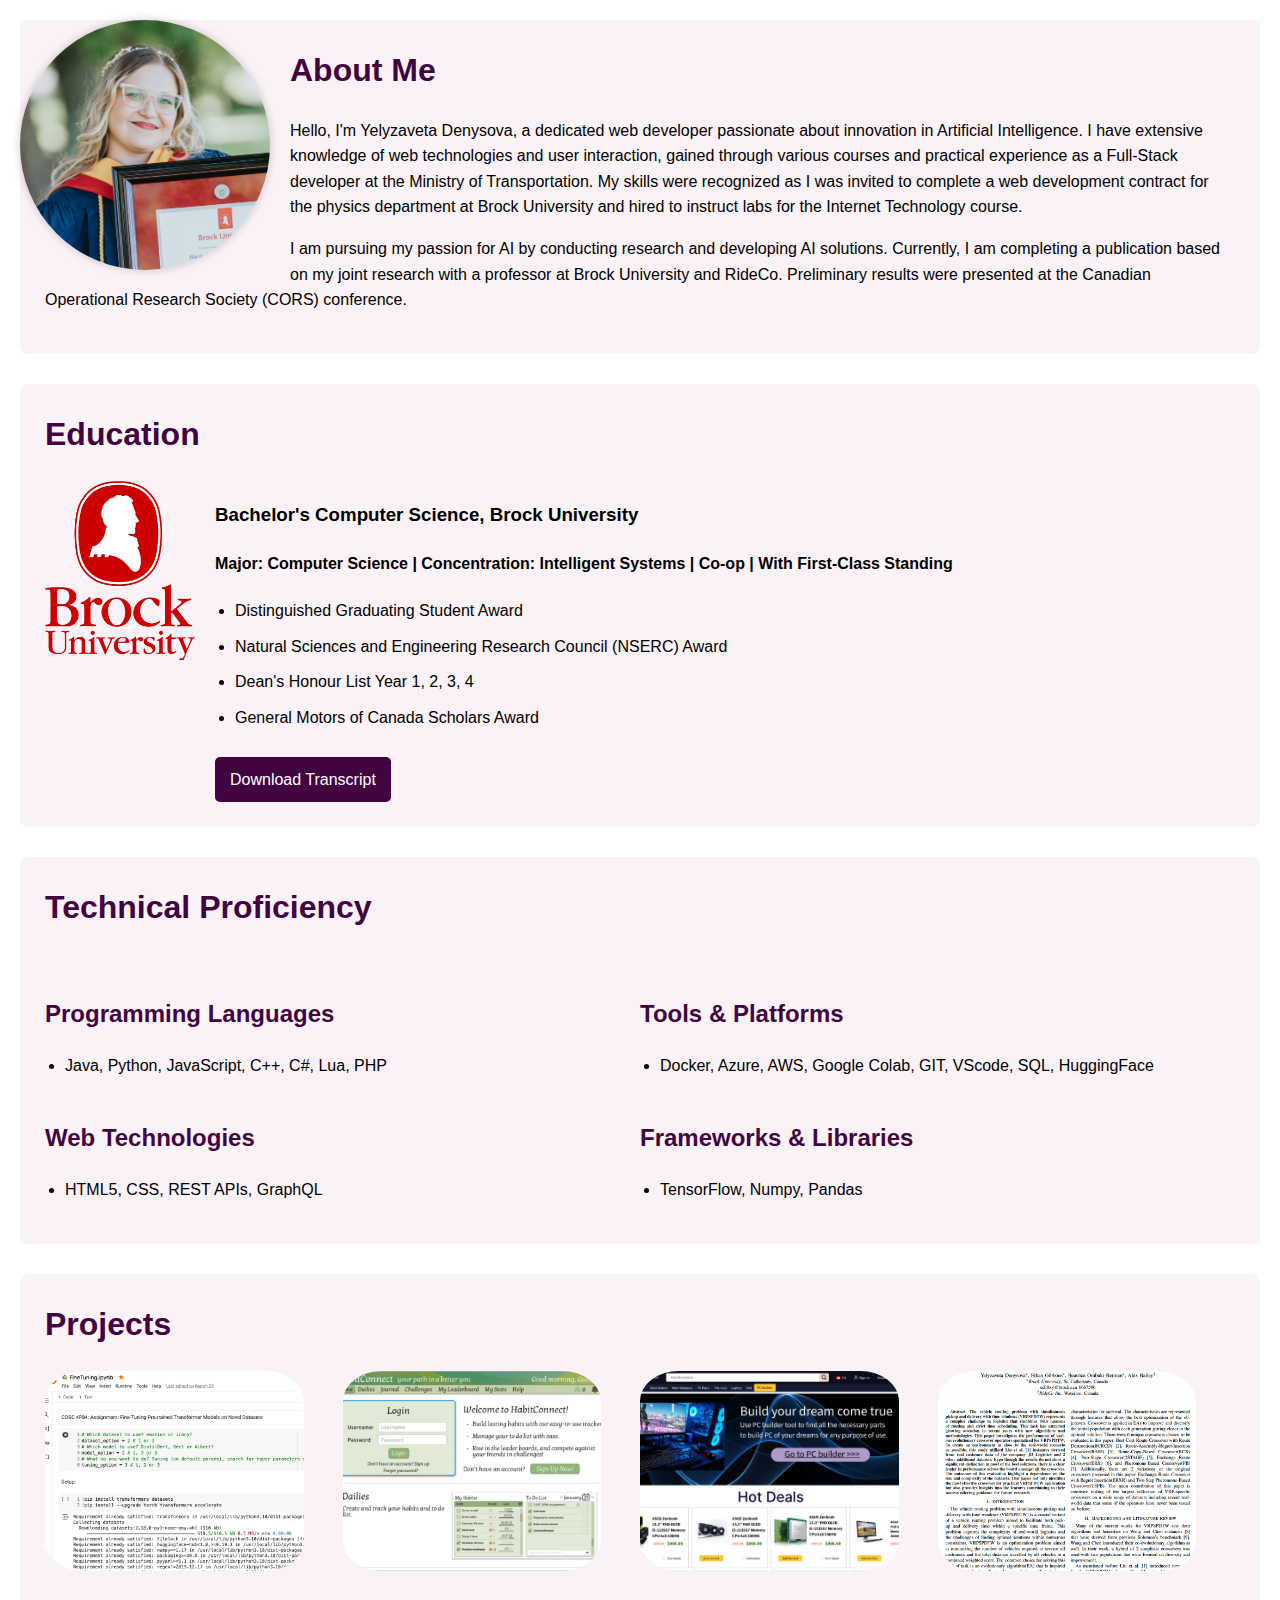
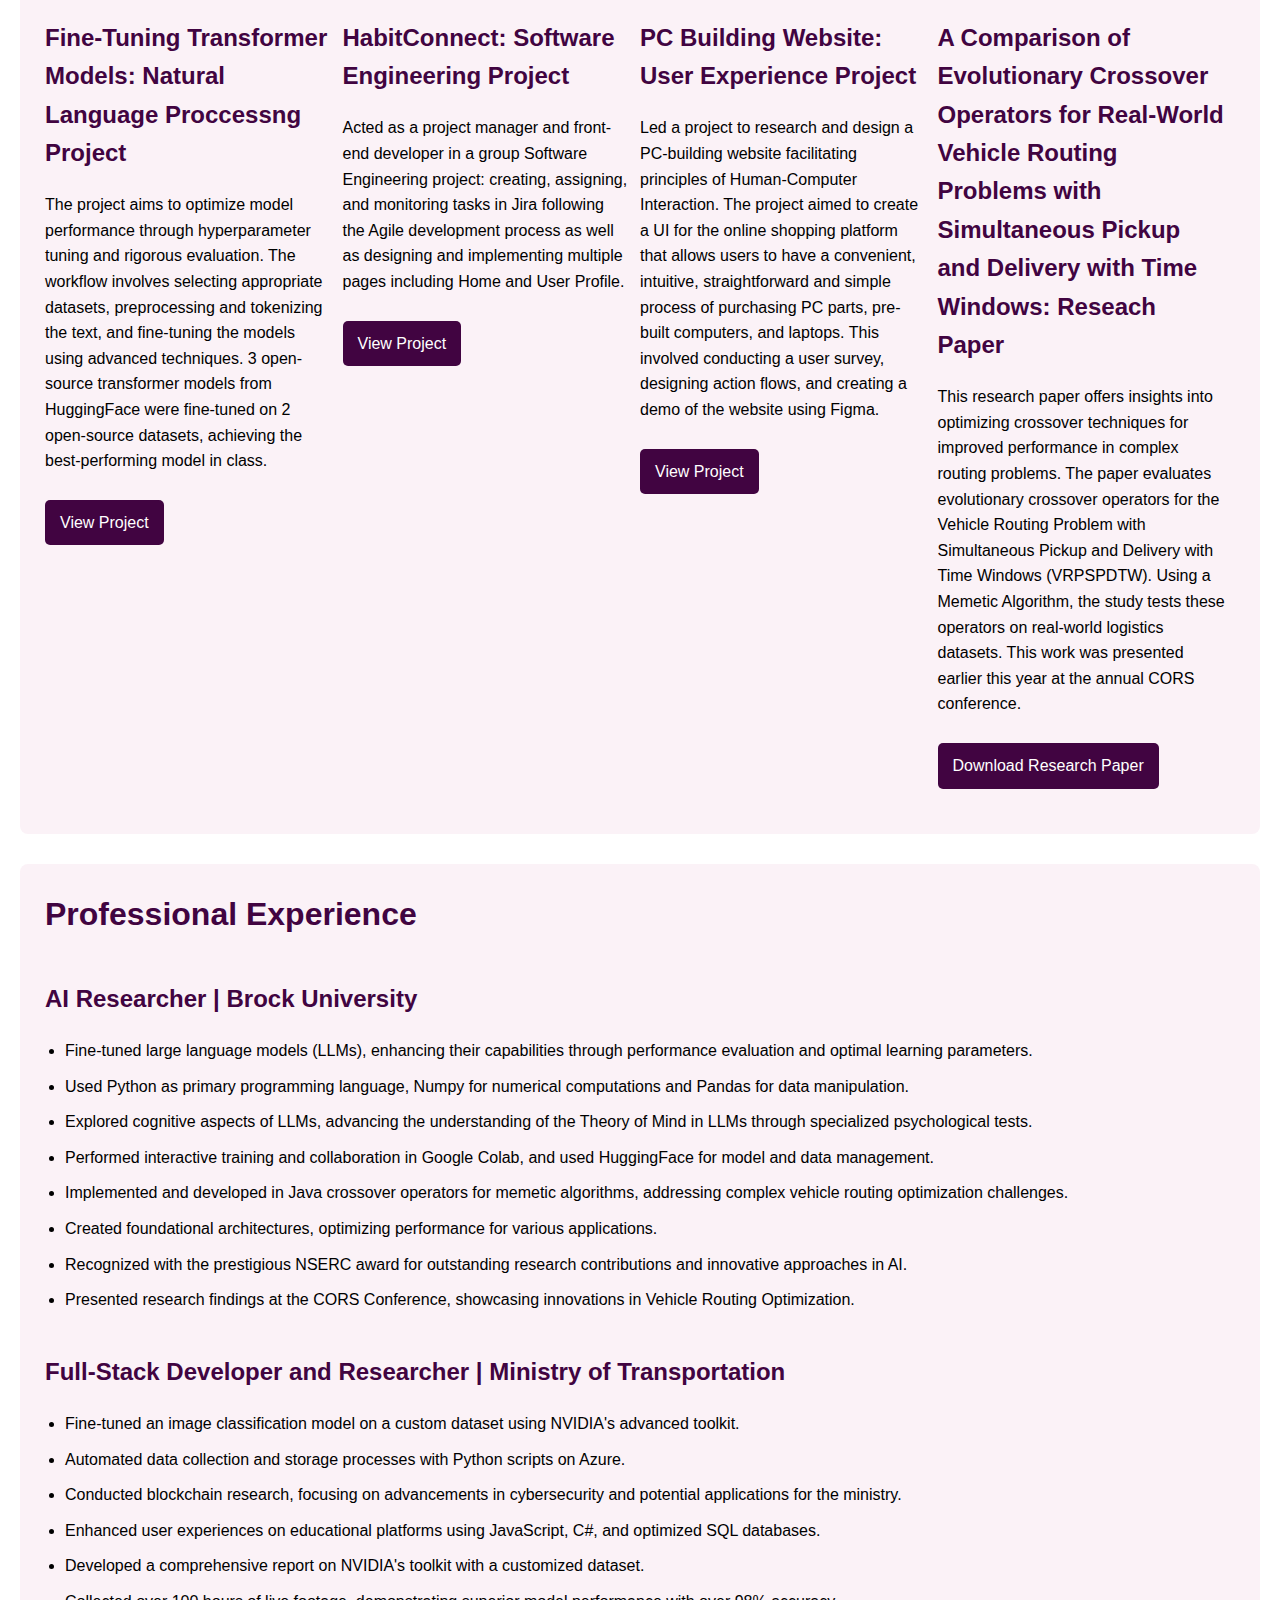
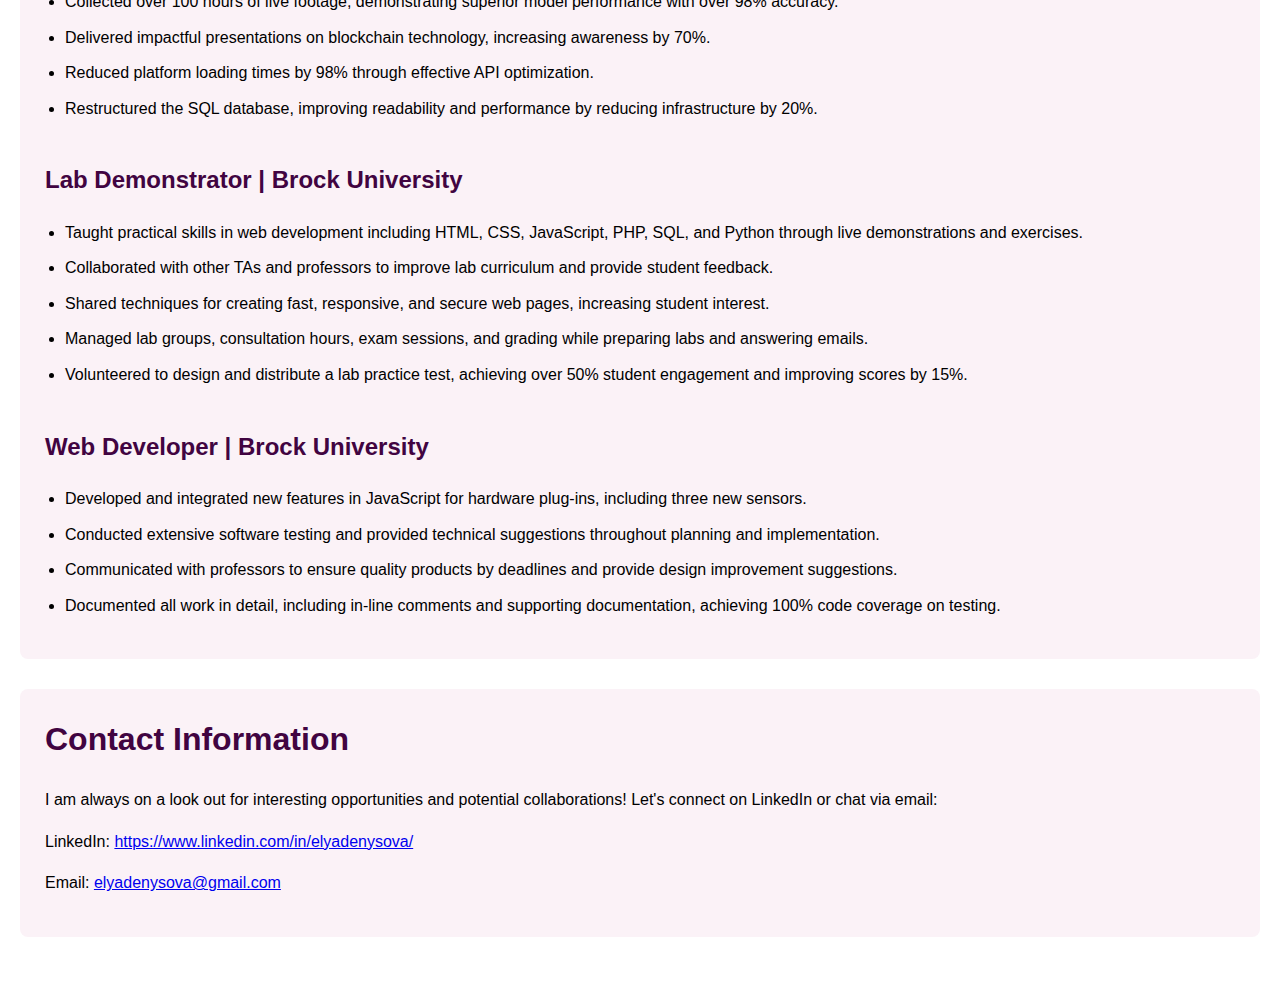
==== bio.html @ 58556641 "added bio" ====
<!DOCTYPE html>
<html lang="en">
<head>
    <meta charset="UTF-8">
    <meta name="viewport" content="width=device-width, initial-scale=1.0">
    <title>About Yelyzaveta Denysova</title>
    <link rel="icon" href="img/planetLogo0.png" type="image/x-icon">
    <style>
        body {
            font-family: Arial, sans-serif;
            line-height: 1.6;
            margin: 0;
            padding: 0;
            background-color: #f4f4f4;
        }
        .container {
            width: 100%;
            padding: 20px;
            background: white;
            box-sizing: border-box;
            box-shadow: 0 0 10px rgba(0, 0, 0, 0.1);
            position: relative;
        }
        .profile-picture {
            float: left;
            margin-right: 20px;
            width: 250px;
            height: 250px;
            border-radius: 50%;
            object-fit: cover;
            box-shadow: 0 0 10px rgba(0, 0, 0, 0.2);
        }
        h1, h2 {
            color: #410441; 
            margin-top: 0;
        }
        h1 {
            font-size: 2em;
        }
        h2 {
            font-size: 1.5em;
            margin-top: 40px;
        }
        .section {
            margin-bottom: 30px;
            padding: 25px;
            background-color: #fbf2f7; 
            border-radius: 8px;
        }
        .contactInfo {
            width: 250px;
            padding-right: 5%;
        }
        .contactInfo p {
            float: left;
            font-size: 115%;
        }
        ul {
            padding-left: 20px;
        }
        ul li {
            margin-bottom: 10px;
        }
        .university-logo {
            float: left;
            width: 150px;
            height: auto;
            margin-right: 20px;
        }
        .transcript-link {
            display: inline-block;
            padding: 10px 15px;
            background-color: #410441;
            color: white;
            text-decoration: none;
            border-radius: 5px;
            margin-top: 10px;
        }
        @media (max-width: 600px) {
            .profile-picture, .university-logo {
                float: none;
                display: block;
                margin: 0 auto 20px;
            }
        }
    </style>
</head>
<body>
    <div class="container">
        <img src="img/me.jpeg" alt="Yelyzaveta Denysova" class="profile-picture" onerror="this.style.display='none'">
        
        <div class="section">
            <h1>About Me</h1>
            <p>Hello, I'm Yelyzaveta Denysova, a dedicated web developer passionate about innovation in Artificial Intelligence. I have extensive knowledge of web technologies and user interaction, gained through various courses and practical experience as a Full-Stack developer at the Ministry of Transportation. My skills were recognized as I was invited to complete a web development contract for the physics department at Brock University and hired to instruct labs for the Internet Technology course.</p>
            <p>I am pursuing my passion for AI by conducting research and developing AI solutions. Currently, I am completing a publication based on my joint research with a professor at Brock University and RideCo. Preliminary results were presented at the Canadian Operational Research Society (CORS) conference.</p>
        </div>

        <div class="section">
            <h1>Education</h1>
            <img src="img/brockLogo.png" alt="Brock University" class="university-logo">
            <div style="overflow: hidden;">
                <h3>Bachelor's Computer Science, Brock University</h3>
                <h4>Major: Computer Science | Concentration: Intelligent Systems | Co-op | With First-Class Standing</h4>

                <ul>
                    <li>Distinguished Graduating Student Award</li>
                    <li>Natural Sciences and Engineering Research Council (NSERC) Award</li>
                    <li>Dean's Honour List Year 1, 2, 3, 4</li>
                    <li>General Motors of Canada Scholars Award</li>
                </ul>
                <a href="docs/transcript.pdf" class="transcript-link" download>Download Transcript</a>
            </div>
        </div>

        <div class="section">
            <h1>Technical Proficiency</h1>
            <div style="display: flex; flex-wrap: wrap;">
                <div style="flex: 1; min-width: 250px;">
                    <h2>Programming Languages</h2>
                    <ul>
                        <li>Java, Python, JavaScript, C++, C#, Lua, PHP</li>
                    </ul>
                    <h2>Web Technologies</h2>
                    <ul>
                        <li>HTML5, CSS, REST APIs, GraphQL</li>
                    </ul>
                </div>
                <div style="flex: 1; min-width: 250px;">
                    <h2>Tools & Platforms</h2>
                    <ul>
                        <li>Docker, Azure, AWS, Google Colab, GIT, VScode, SQL, HuggingFace</li>
                    </ul>
                    <h2>Frameworks & Libraries</h2>
                    <ul>
                        <li>TensorFlow, Numpy, Pandas</li>
                    </ul>
                </div>
            </div>
        </div>
        
        <div class="section">
            <h1>Projects</h1>
            <div style="display: flex; flex-wrap: wrap;">
                <div style="flex: 1; min-width: 250px; margin-bottom: 20px; margin-right: 10px;">
                    <img src="img/FineTuner.png" alt="Fine-Tuning Project" style="width: 90%; height: 200px; object-fit: cover; border-radius: 15%;">
                    <h2>Fine-Tuning Transformer Models: Natural Language Proccessng Project</h2>
                    <p>The project aims to optimize model performance through hyperparameter tuning and rigorous evaluation. The workflow involves selecting appropriate datasets, preprocessing and tokenizing the text, and fine-tuning the models using advanced techniques. 3 open-source transformer models from HuggingFace were fine-tuned on 2 open-source datasets, achieving the best-performing model in class.</p>
                    <a href="https://colab.research.google.com/drive/1eQZxngKZZR8cVz1506Z1ZyhHGH1T5drm?usp=sharing" class="transcript-link" target="_blank">View Project</a>
                </div>
                <div style="flex: 1; min-width: 250px; margin-bottom: 20px; margin-right: 10px;">
                    <img src="img/HabitConnect.png" alt="HabitConnect Project" style="width: 90%; height: 200px; object-fit: cover; border-radius: 15%;">
                    <h2>HabitConnect: Software Engineering Project</h2>
                    <p>Acted as a project manager and front-end developer in a group Software Engineering project: creating, assigning, and monitoring tasks in Jira following the Agile development process as well as designing and implementing multiple pages including Home and User Profile. </p>
                    <a href="https://github.com/kphillippo/habit-tracker" class="transcript-link" target="_blank">View Project</a>
                </div>
                <div style="flex: 1; min-width: 250px; margin-bottom: 20px; margin-right: 10px;">
                    <img src="img/PCweb.png" alt="PC Building Website Project" style="width: 90%; height: 200px; object-fit: cover; border-radius: 15%;">
                    <h2>PC Building Website: User Experience Project</h2>
                    <p>Led a project to research and design a PC-building website facilitating principles of Human-Computer Interaction. The project aimed to create a UI for the online shopping platform that allows users to have a convenient, intuitive, straightforward and simple process of purchasing PC parts, pre-built computers, and laptops. This involved conducting a user survey, designing action flows, and creating a demo of the website using Figma.</p>
                    <a href="https://www.figma.com/proto/V1i67CPtlrfBdj5PvNBPX1/Stage-4-Prototype---WORK-HERE?node-id=19-195&starting-point-node-id=19%3A195&mode=design&t=CijUGqwODb4JlUPL-1" class="transcript-link" target="_blank">View Project</a>
                </div>
                <div style="flex: 1; min-width: 250px; margin-bottom: 20px; margin-right: 10px;">
                    <img src="img/VRP.png" alt="VRP Project" style="width: 90%; height: 200px; object-fit: cover; border-radius: 15%;">
                    <h2>A Comparison of Evolutionary Crossover Operators for Real-World Vehicle Routing Problems with Simultaneous Pickup and Delivery with Time Windows: Reseach Paper</h2>
                    <p>This research paper offers insights into optimizing crossover techniques for improved performance in complex routing problems. The paper evaluates evolutionary crossover operators for the Vehicle Routing Problem with Simultaneous Pickup and Delivery with Time Windows (VRPSPDTW). Using a Memetic Algorithm, the study tests these operators on real-world logistics datasets. This work was presented earlier this year at the annual CORS conference.</p>
                    <a href="docs/VRPSPDTW.pdf" class="transcript-link" download>Download Research Paper</a>
                </div>
            </div>
        </div>

        <div class="section">
            <h1>Professional Experience</h1>
            <h2>AI Researcher | Brock University</h2>
            <ul>
                <li>Fine-tuned large language models (LLMs), enhancing their capabilities through performance evaluation and optimal learning parameters.</li>
                <li>Used Python as primary programming language, Numpy for numerical computations and Pandas for data manipulation.</li>
                <li>Explored cognitive aspects of LLMs, advancing the understanding of the Theory of Mind in LLMs through specialized psychological tests.</li>
                <li>Performed interactive training and collaboration in Google Colab, and used HuggingFace for model and data management.</li>
                <li>Implemented and developed in Java crossover operators for memetic algorithms, addressing complex vehicle routing optimization challenges.</li>
                <li>Created foundational architectures, optimizing performance for various applications.</li>
                <li>Recognized with the prestigious NSERC award for outstanding research contributions and innovative approaches in AI.</li>
                <li>Presented research findings at the CORS Conference, showcasing innovations in Vehicle Routing Optimization.</li>
            </ul>

            <h2>Full-Stack Developer and Researcher | Ministry of Transportation</h2>
            <ul>
                <li>Fine-tuned an image classification model on a custom dataset using NVIDIA's advanced toolkit.</li>
                <li>Automated data collection and storage processes with Python scripts on Azure.</li>
                <li>Conducted blockchain research, focusing on advancements in cybersecurity and potential applications for the ministry.</li>
                <li>Enhanced user experiences on educational platforms using JavaScript, C#, and optimized SQL databases.</li>
                <li>Developed a comprehensive report on NVIDIA's toolkit with a customized dataset.</li>
                <li>Collected over 100 hours of live footage, demonstrating superior model performance with over 98% accuracy.</li>
                <li>Delivered impactful presentations on blockchain technology, increasing awareness by 70%.</li>
                <li>Reduced platform loading times by 98% through effective API optimization.</li>
                <li>Restructured the SQL database, improving readability and performance by reducing infrastructure by 20%.</li>
            </ul>

            <h2>Lab Demonstrator | Brock University</h2>
            <ul>
                <li>Taught practical skills in web development including HTML, CSS, JavaScript, PHP, SQL, and Python through live demonstrations and exercises.</li>
                <li>Collaborated with other TAs and professors to improve lab curriculum and provide student feedback.</li>
                <li>Shared techniques for creating fast, responsive, and secure web pages, increasing student interest.</li>
                <li>Managed lab groups, consultation hours, exam sessions, and grading while preparing labs and answering emails.</li>
                <li>Volunteered to design and distribute a lab practice test, achieving over 50% student engagement and improving scores by 15%.</li>
            </ul>

            <h2>Web Developer | Brock University</h2>
            <ul>
                <li>Developed and integrated new features in JavaScript for hardware plug-ins, including three new sensors.</li>
                <li>Conducted extensive software testing and provided technical suggestions throughout planning and implementation.</li>
                <li>Communicated with professors to ensure quality products by deadlines and provide design improvement suggestions.</li>
                <li>Documented all work in detail, including in-line comments and supporting documentation, achieving 100% code coverage on testing.</li>
            </ul>
        </div>
        
        
        
        <div class="section">
            <h1>Contact Information</h1>
            <p>I am always on a look out for interesting opportunities and potential collaborations! Let's connect on LinkedIn or chat via email:</p>
            <p>LinkedIn: <a href="https://www.linkedin.com/in/elyadenysova/" target="_blank">https://www.linkedin.com/in/elyadenysova/</a></p>
            <p>Email: <a href="mailto:elyadenysova@gmail.com">elyadenysova@gmail.com</a></p>
        </div>
    </div>
</body>
</html>
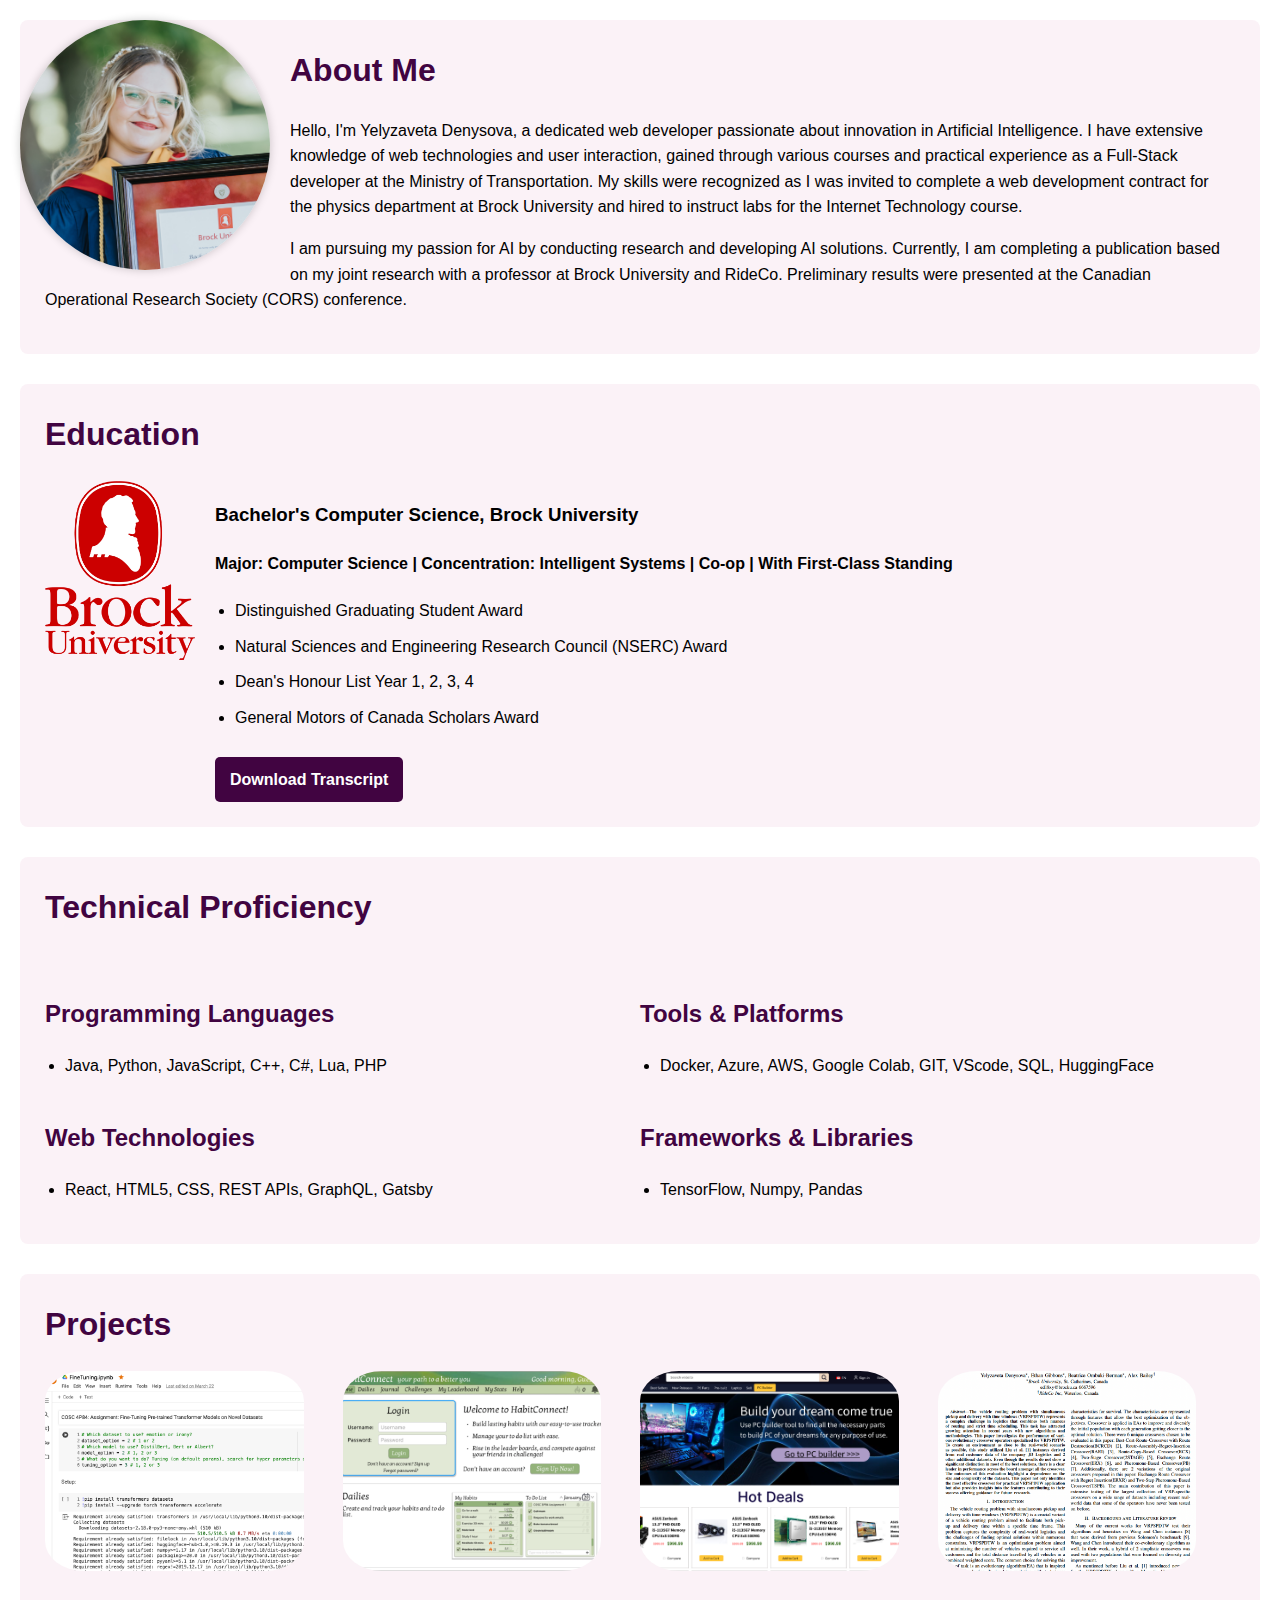
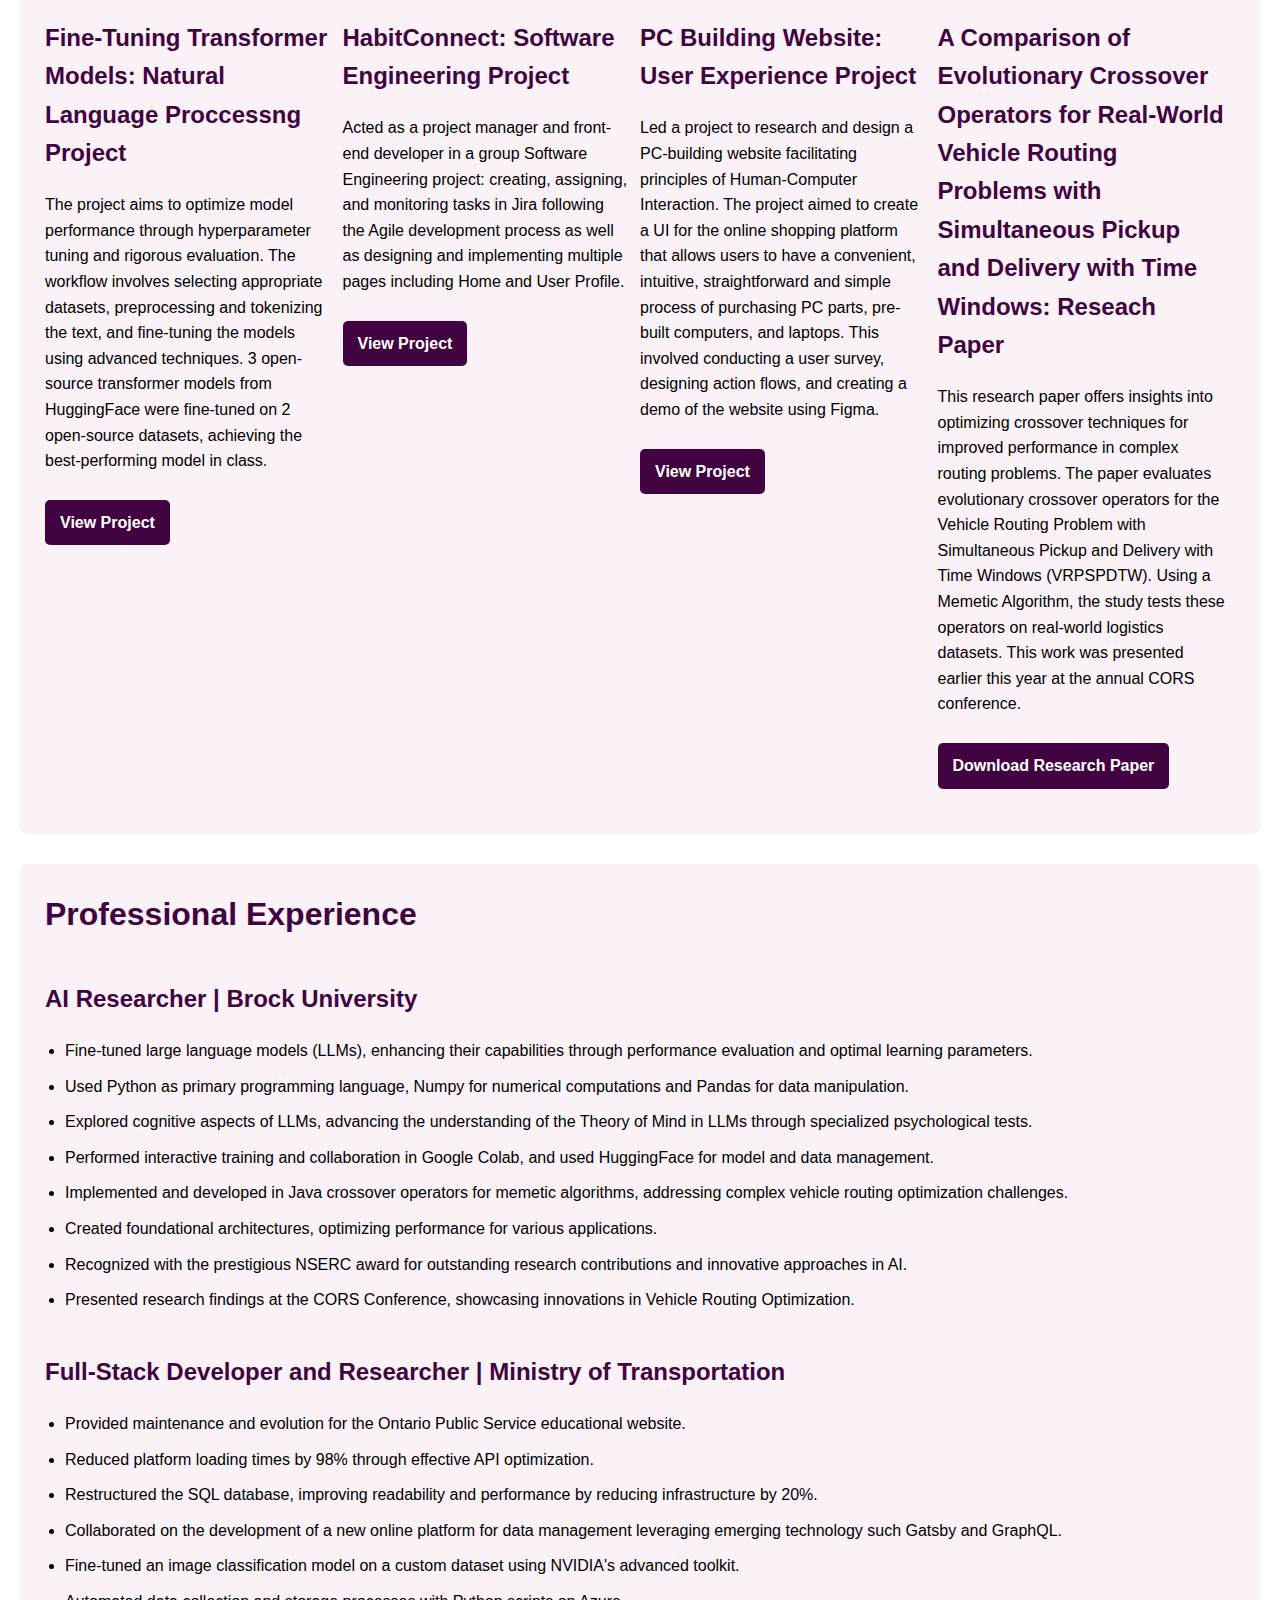
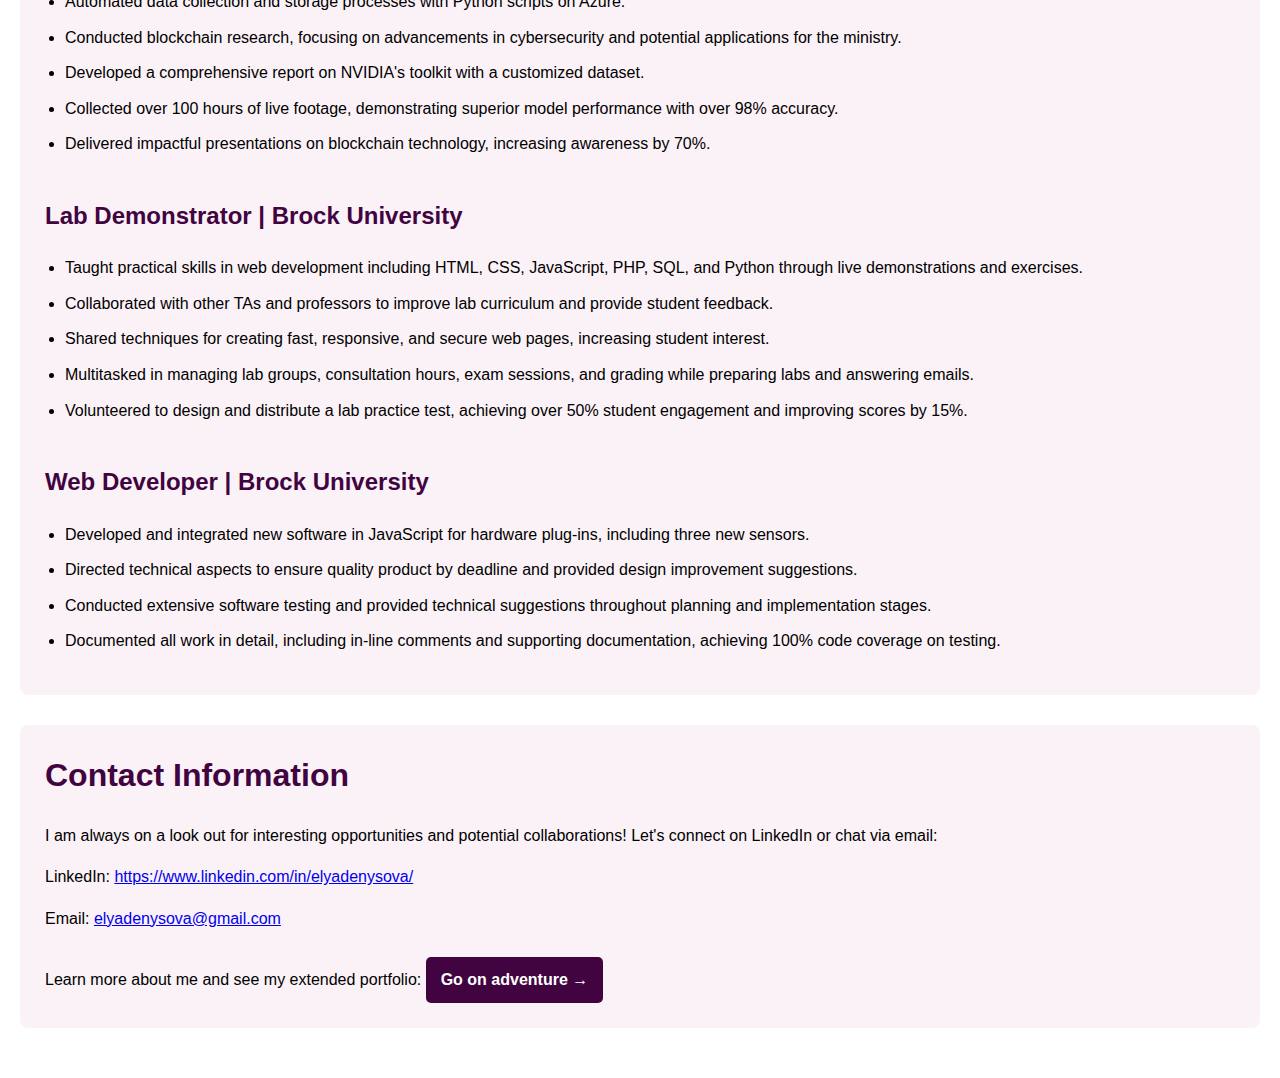
==== commit 0484a3d2: "bio updated" ====
--- a/bio.html
+++ b/bio.html
@@ -1,5 +1,6 @@
 <!DOCTYPE html>
 <html lang="en">
+
 <head>
     <meta charset="UTF-8">
     <meta name="viewport" content="width=device-width, initial-scale=1.0">
@@ -13,6 +14,7 @@
             padding: 0;
             background-color: #f4f4f4;
         }
+
         .container {
             width: 100%;
             padding: 20px;
@@ -21,6 +23,7 @@
             box-shadow: 0 0 10px rgba(0, 0, 0, 0.1);
             position: relative;
         }
+
         .profile-picture {
             float: left;
             margin-right: 20px;
@@ -30,43 +33,54 @@
             object-fit: cover;
             box-shadow: 0 0 10px rgba(0, 0, 0, 0.2);
         }
-        h1, h2 {
-            color: #410441; 
+
+        h1,
+        h2 {
+            color: #410441;
             margin-top: 0;
         }
+
         h1 {
             font-size: 2em;
         }
+
         h2 {
             font-size: 1.5em;
             margin-top: 40px;
         }
+
         .section {
             margin-bottom: 30px;
             padding: 25px;
-            background-color: #fbf2f7; 
+            background-color: #fbf2f7;
             border-radius: 8px;
         }
+
         .contactInfo {
             width: 250px;
             padding-right: 5%;
         }
+
         .contactInfo p {
             float: left;
             font-size: 115%;
         }
+
         ul {
             padding-left: 20px;
         }
+
         ul li {
             margin-bottom: 10px;
         }
+
         .university-logo {
             float: left;
             width: 150px;
             height: auto;
             margin-right: 20px;
         }
+
         .transcript-link {
             display: inline-block;
             padding: 10px 15px;
@@ -76,23 +90,48 @@
             border-radius: 5px;
             margin-top: 10px;
         }
+
         @media (max-width: 600px) {
-            .profile-picture, .university-logo {
+
+            .profile-picture,
+            .university-logo {
                 float: none;
                 display: block;
                 margin: 0 auto 20px;
             }
         }
+
+        .transcript-link {
+            display: inline-block;
+            padding: 10px 15px;
+            background-color: #410441;
+            color: white;
+            text-decoration: none;
+            border-radius: 5px;
+            margin-top: 10px;
+            font-weight: bold;
+        }
+
+        .transcript-link:hover {
+            background-color: #320334;
+        }
     </style>
 </head>
+
 <body>
     <div class="container">
         <img src="img/me.jpeg" alt="Yelyzaveta Denysova" class="profile-picture" onerror="this.style.display='none'">
-        
+
         <div class="section">
             <h1>About Me</h1>
-            <p>Hello, I'm Yelyzaveta Denysova, a dedicated web developer passionate about innovation in Artificial Intelligence. I have extensive knowledge of web technologies and user interaction, gained through various courses and practical experience as a Full-Stack developer at the Ministry of Transportation. My skills were recognized as I was invited to complete a web development contract for the physics department at Brock University and hired to instruct labs for the Internet Technology course.</p>
-            <p>I am pursuing my passion for AI by conducting research and developing AI solutions. Currently, I am completing a publication based on my joint research with a professor at Brock University and RideCo. Preliminary results were presented at the Canadian Operational Research Society (CORS) conference.</p>
+            <p>Hello, I'm Yelyzaveta Denysova, a dedicated web developer passionate about innovation in Artificial
+                Intelligence. I have extensive knowledge of web technologies and user interaction, gained through
+                various courses and practical experience as a Full-Stack developer at the Ministry of Transportation. My
+                skills were recognized as I was invited to complete a web development contract for the physics
+                department at Brock University and hired to instruct labs for the Internet Technology course.</p>
+            <p>I am pursuing my passion for AI by conducting research and developing AI solutions. Currently, I am
+                completing a publication based on my joint research with a professor at Brock University and RideCo.
+                Preliminary results were presented at the Canadian Operational Research Society (CORS) conference.</p>
         </div>
 
         <div class="section">
@@ -100,7 +139,8 @@
             <img src="img/brockLogo.png" alt="Brock University" class="university-logo">
             <div style="overflow: hidden;">
                 <h3>Bachelor's Computer Science, Brock University</h3>
-                <h4>Major: Computer Science | Concentration: Intelligent Systems | Co-op | With First-Class Standing</h4>
+                <h4>Major: Computer Science | Concentration: Intelligent Systems | Co-op | With First-Class Standing
+                </h4>
 
                 <ul>
                     <li>Distinguished Graduating Student Award</li>
@@ -122,7 +162,7 @@
                     </ul>
                     <h2>Web Technologies</h2>
                     <ul>
-                        <li>HTML5, CSS, REST APIs, GraphQL</li>
+                        <li>React, HTML5, CSS, REST APIs, GraphQL, Gatsby</li>
                     </ul>
                 </div>
                 <div style="flex: 1; min-width: 250px;">
@@ -137,32 +177,54 @@
                 </div>
             </div>
         </div>
-        
+
         <div class="section">
             <h1>Projects</h1>
             <div style="display: flex; flex-wrap: wrap;">
                 <div style="flex: 1; min-width: 250px; margin-bottom: 20px; margin-right: 10px;">
-                    <img src="img/FineTuner.png" alt="Fine-Tuning Project" style="width: 90%; height: 200px; object-fit: cover; border-radius: 15%;">
+                    <img src="img/FineTuner.png" alt="Fine-Tuning Project"
+                        style="width: 90%; height: 200px; object-fit: cover; border-radius: 15%;">
                     <h2>Fine-Tuning Transformer Models: Natural Language Proccessng Project</h2>
-                    <p>The project aims to optimize model performance through hyperparameter tuning and rigorous evaluation. The workflow involves selecting appropriate datasets, preprocessing and tokenizing the text, and fine-tuning the models using advanced techniques. 3 open-source transformer models from HuggingFace were fine-tuned on 2 open-source datasets, achieving the best-performing model in class.</p>
-                    <a href="https://colab.research.google.com/drive/1eQZxngKZZR8cVz1506Z1ZyhHGH1T5drm?usp=sharing" class="transcript-link" target="_blank">View Project</a>
+                    <p>The project aims to optimize model performance through hyperparameter tuning and rigorous
+                        evaluation. The workflow involves selecting appropriate datasets, preprocessing and tokenizing
+                        the text, and fine-tuning the models using advanced techniques. 3 open-source transformer models
+                        from HuggingFace were fine-tuned on 2 open-source datasets, achieving the best-performing model
+                        in class.</p>
+                    <a href="https://colab.research.google.com/drive/1eQZxngKZZR8cVz1506Z1ZyhHGH1T5drm?usp=sharing"
+                        class="transcript-link" target="_blank">View Project</a>
                 </div>
                 <div style="flex: 1; min-width: 250px; margin-bottom: 20px; margin-right: 10px;">
-                    <img src="img/HabitConnect.png" alt="HabitConnect Project" style="width: 90%; height: 200px; object-fit: cover; border-radius: 15%;">
+                    <img src="img/HabitConnect.png" alt="HabitConnect Project"
+                        style="width: 90%; height: 200px; object-fit: cover; border-radius: 15%;">
                     <h2>HabitConnect: Software Engineering Project</h2>
-                    <p>Acted as a project manager and front-end developer in a group Software Engineering project: creating, assigning, and monitoring tasks in Jira following the Agile development process as well as designing and implementing multiple pages including Home and User Profile. </p>
-                    <a href="https://github.com/kphillippo/habit-tracker" class="transcript-link" target="_blank">View Project</a>
+                    <p>Acted as a project manager and front-end developer in a group Software Engineering project:
+                        creating, assigning, and monitoring tasks in Jira following the Agile development process as
+                        well as designing and implementing multiple pages including Home and User Profile. </p>
+                    <a href="https://github.com/kphillippo/habit-tracker" class="transcript-link" target="_blank">View
+                        Project</a>
                 </div>
                 <div style="flex: 1; min-width: 250px; margin-bottom: 20px; margin-right: 10px;">
-                    <img src="img/PCweb.png" alt="PC Building Website Project" style="width: 90%; height: 200px; object-fit: cover; border-radius: 15%;">
+                    <img src="img/PCweb.png" alt="PC Building Website Project"
+                        style="width: 90%; height: 200px; object-fit: cover; border-radius: 15%;">
                     <h2>PC Building Website: User Experience Project</h2>
-                    <p>Led a project to research and design a PC-building website facilitating principles of Human-Computer Interaction. The project aimed to create a UI for the online shopping platform that allows users to have a convenient, intuitive, straightforward and simple process of purchasing PC parts, pre-built computers, and laptops. This involved conducting a user survey, designing action flows, and creating a demo of the website using Figma.</p>
-                    <a href="https://www.figma.com/proto/V1i67CPtlrfBdj5PvNBPX1/Stage-4-Prototype---WORK-HERE?node-id=19-195&starting-point-node-id=19%3A195&mode=design&t=CijUGqwODb4JlUPL-1" class="transcript-link" target="_blank">View Project</a>
+                    <p>Led a project to research and design a PC-building website facilitating principles of
+                        Human-Computer Interaction. The project aimed to create a UI for the online shopping platform
+                        that allows users to have a convenient, intuitive, straightforward and simple process of
+                        purchasing PC parts, pre-built computers, and laptops. This involved conducting a user survey,
+                        designing action flows, and creating a demo of the website using Figma.</p>
+                    <a href="https://www.figma.com/proto/V1i67CPtlrfBdj5PvNBPX1/Stage-4-Prototype---WORK-HERE?node-id=19-195&starting-point-node-id=19%3A195&mode=design&t=CijUGqwODb4JlUPL-1"
+                        class="transcript-link" target="_blank">View Project</a>
                 </div>
                 <div style="flex: 1; min-width: 250px; margin-bottom: 20px; margin-right: 10px;">
-                    <img src="img/VRP.png" alt="VRP Project" style="width: 90%; height: 200px; object-fit: cover; border-radius: 15%;">
-                    <h2>A Comparison of Evolutionary Crossover Operators for Real-World Vehicle Routing Problems with Simultaneous Pickup and Delivery with Time Windows: Reseach Paper</h2>
-                    <p>This research paper offers insights into optimizing crossover techniques for improved performance in complex routing problems. The paper evaluates evolutionary crossover operators for the Vehicle Routing Problem with Simultaneous Pickup and Delivery with Time Windows (VRPSPDTW). Using a Memetic Algorithm, the study tests these operators on real-world logistics datasets. This work was presented earlier this year at the annual CORS conference.</p>
+                    <img src="img/VRP.png" alt="VRP Project"
+                        style="width: 90%; height: 200px; object-fit: cover; border-radius: 15%;">
+                    <h2>A Comparison of Evolutionary Crossover Operators for Real-World Vehicle Routing Problems with
+                        Simultaneous Pickup and Delivery with Time Windows: Reseach Paper</h2>
+                    <p>This research paper offers insights into optimizing crossover techniques for improved performance
+                        in complex routing problems. The paper evaluates evolutionary crossover operators for the
+                        Vehicle Routing Problem with Simultaneous Pickup and Delivery with Time Windows (VRPSPDTW).
+                        Using a Memetic Algorithm, the study tests these operators on real-world logistics datasets.
+                        This work was presented earlier this year at the annual CORS conference.</p>
                     <a href="docs/VRPSPDTW.pdf" class="transcript-link" download>Download Research Paper</a>
                 </div>
             </div>
@@ -172,55 +234,83 @@
             <h1>Professional Experience</h1>
             <h2>AI Researcher | Brock University</h2>
             <ul>
-                <li>Fine-tuned large language models (LLMs), enhancing their capabilities through performance evaluation and optimal learning parameters.</li>
-                <li>Used Python as primary programming language, Numpy for numerical computations and Pandas for data manipulation.</li>
-                <li>Explored cognitive aspects of LLMs, advancing the understanding of the Theory of Mind in LLMs through specialized psychological tests.</li>
-                <li>Performed interactive training and collaboration in Google Colab, and used HuggingFace for model and data management.</li>
-                <li>Implemented and developed in Java crossover operators for memetic algorithms, addressing complex vehicle routing optimization challenges.</li>
+                <li>Fine-tuned large language models (LLMs), enhancing their capabilities through performance evaluation
+                    and optimal learning parameters.</li>
+                <li>Used Python as primary programming language, Numpy for numerical computations and Pandas for data
+                    manipulation.</li>
+                <li>Explored cognitive aspects of LLMs, advancing the understanding of the Theory of Mind in LLMs
+                    through specialized psychological tests.</li>
+                <li>Performed interactive training and collaboration in Google Colab, and used HuggingFace for model and
+                    data management.</li>
+                <li>Implemented and developed in Java crossover operators for memetic algorithms, addressing complex
+                    vehicle routing optimization challenges.</li>
                 <li>Created foundational architectures, optimizing performance for various applications.</li>
-                <li>Recognized with the prestigious NSERC award for outstanding research contributions and innovative approaches in AI.</li>
-                <li>Presented research findings at the CORS Conference, showcasing innovations in Vehicle Routing Optimization.</li>
+                <li>Recognized with the prestigious NSERC award for outstanding research contributions and innovative
+                    approaches in AI.</li>
+                <li>Presented research findings at the CORS Conference, showcasing innovations in Vehicle Routing
+                    Optimization.</li>
             </ul>
 
             <h2>Full-Stack Developer and Researcher | Ministry of Transportation</h2>
             <ul>
+                <li>Provided maintenance and evolution for the Ontario Public Service educational website.</li>
+                <li>Reduced platform loading times by 98% through effective API optimization.</li>
+                <li>Restructured the SQL database, improving readability and performance by reducing infrastructure by
+                    20%.</li>
+                <li>Collaborated on the development of a new online platform for data management leveraging emerging
+                    technology such Gatsby and GraphQL. </li>
                 <li>Fine-tuned an image classification model on a custom dataset using NVIDIA's advanced toolkit.</li>
                 <li>Automated data collection and storage processes with Python scripts on Azure.</li>
-                <li>Conducted blockchain research, focusing on advancements in cybersecurity and potential applications for the ministry.</li>
-                <li>Enhanced user experiences on educational platforms using JavaScript, C#, and optimized SQL databases.</li>
+                <li>Conducted blockchain research, focusing on advancements in cybersecurity and potential applications
+                    for the ministry.</li>
                 <li>Developed a comprehensive report on NVIDIA's toolkit with a customized dataset.</li>
-                <li>Collected over 100 hours of live footage, demonstrating superior model performance with over 98% accuracy.</li>
+                <li>Collected over 100 hours of live footage, demonstrating superior model performance with over 98%
+                    accuracy.</li>
                 <li>Delivered impactful presentations on blockchain technology, increasing awareness by 70%.</li>
-                <li>Reduced platform loading times by 98% through effective API optimization.</li>
-                <li>Restructured the SQL database, improving readability and performance by reducing infrastructure by 20%.</li>
             </ul>
 
             <h2>Lab Demonstrator | Brock University</h2>
             <ul>
-                <li>Taught practical skills in web development including HTML, CSS, JavaScript, PHP, SQL, and Python through live demonstrations and exercises.</li>
-                <li>Collaborated with other TAs and professors to improve lab curriculum and provide student feedback.</li>
-                <li>Shared techniques for creating fast, responsive, and secure web pages, increasing student interest.</li>
-                <li>Managed lab groups, consultation hours, exam sessions, and grading while preparing labs and answering emails.</li>
-                <li>Volunteered to design and distribute a lab practice test, achieving over 50% student engagement and improving scores by 15%.</li>
+                <li>Taught practical skills in web development including HTML, CSS, JavaScript, PHP, SQL, and Python
+                    through live demonstrations and exercises.</li>
+                <li>Collaborated with other TAs and professors to improve lab curriculum and provide student feedback.
+                </li>
+                <li>Shared techniques for creating fast, responsive, and secure web pages, increasing student interest.
+                </li>
+                <li>Multitasked in managing lab groups, consultation hours, exam sessions, and grading while preparing
+                    labs and answering emails.</li>
+                <li>Volunteered to design and distribute a lab practice test, achieving over 50% student engagement and
+                    improving scores by 15%.</li>
             </ul>
 
             <h2>Web Developer | Brock University</h2>
             <ul>
-                <li>Developed and integrated new features in JavaScript for hardware plug-ins, including three new sensors.</li>
-                <li>Conducted extensive software testing and provided technical suggestions throughout planning and implementation.</li>
-                <li>Communicated with professors to ensure quality products by deadlines and provide design improvement suggestions.</li>
-                <li>Documented all work in detail, including in-line comments and supporting documentation, achieving 100% code coverage on testing.</li>
+                <li>Developed and integrated new software in JavaScript for hardware plug-ins, including three new
+                    sensors.</li>
+                <li>Directed technical aspects to ensure quality product by deadline and provided design improvement
+                    suggestions.</li>
+                <li>Conducted extensive software testing and provided technical suggestions throughout planning and
+                    implementation stages.</li>
+                <li>Documented all work in detail, including in-line comments and supporting documentation, achieving
+                    100% code coverage on testing.</li>
             </ul>
         </div>
-        
-        
-        
+
+
+
         <div class="section">
             <h1>Contact Information</h1>
-            <p>I am always on a look out for interesting opportunities and potential collaborations! Let's connect on LinkedIn or chat via email:</p>
-            <p>LinkedIn: <a href="https://www.linkedin.com/in/elyadenysova/" target="_blank">https://www.linkedin.com/in/elyadenysova/</a></p>
+            <p>I am always on a look out for interesting opportunities and potential collaborations! Let's connect on
+                LinkedIn or chat via email:</p>
+            <p>LinkedIn: <a href="https://www.linkedin.com/in/elyadenysova/"
+                    target="_blank">https://www.linkedin.com/in/elyadenysova/</a></p>
             <p>Email: <a href="mailto:elyadenysova@gmail.com">elyadenysova@gmail.com</a></p>
+            Learn more about me and see my extended portfolio:  <a href="https://ed18xy.github.io/elyadnsv"
+                class="transcript-link">
+                Go on adventure &rarr;
+            </a>
         </div>
     </div>
 </body>
-</html>
+
+</html>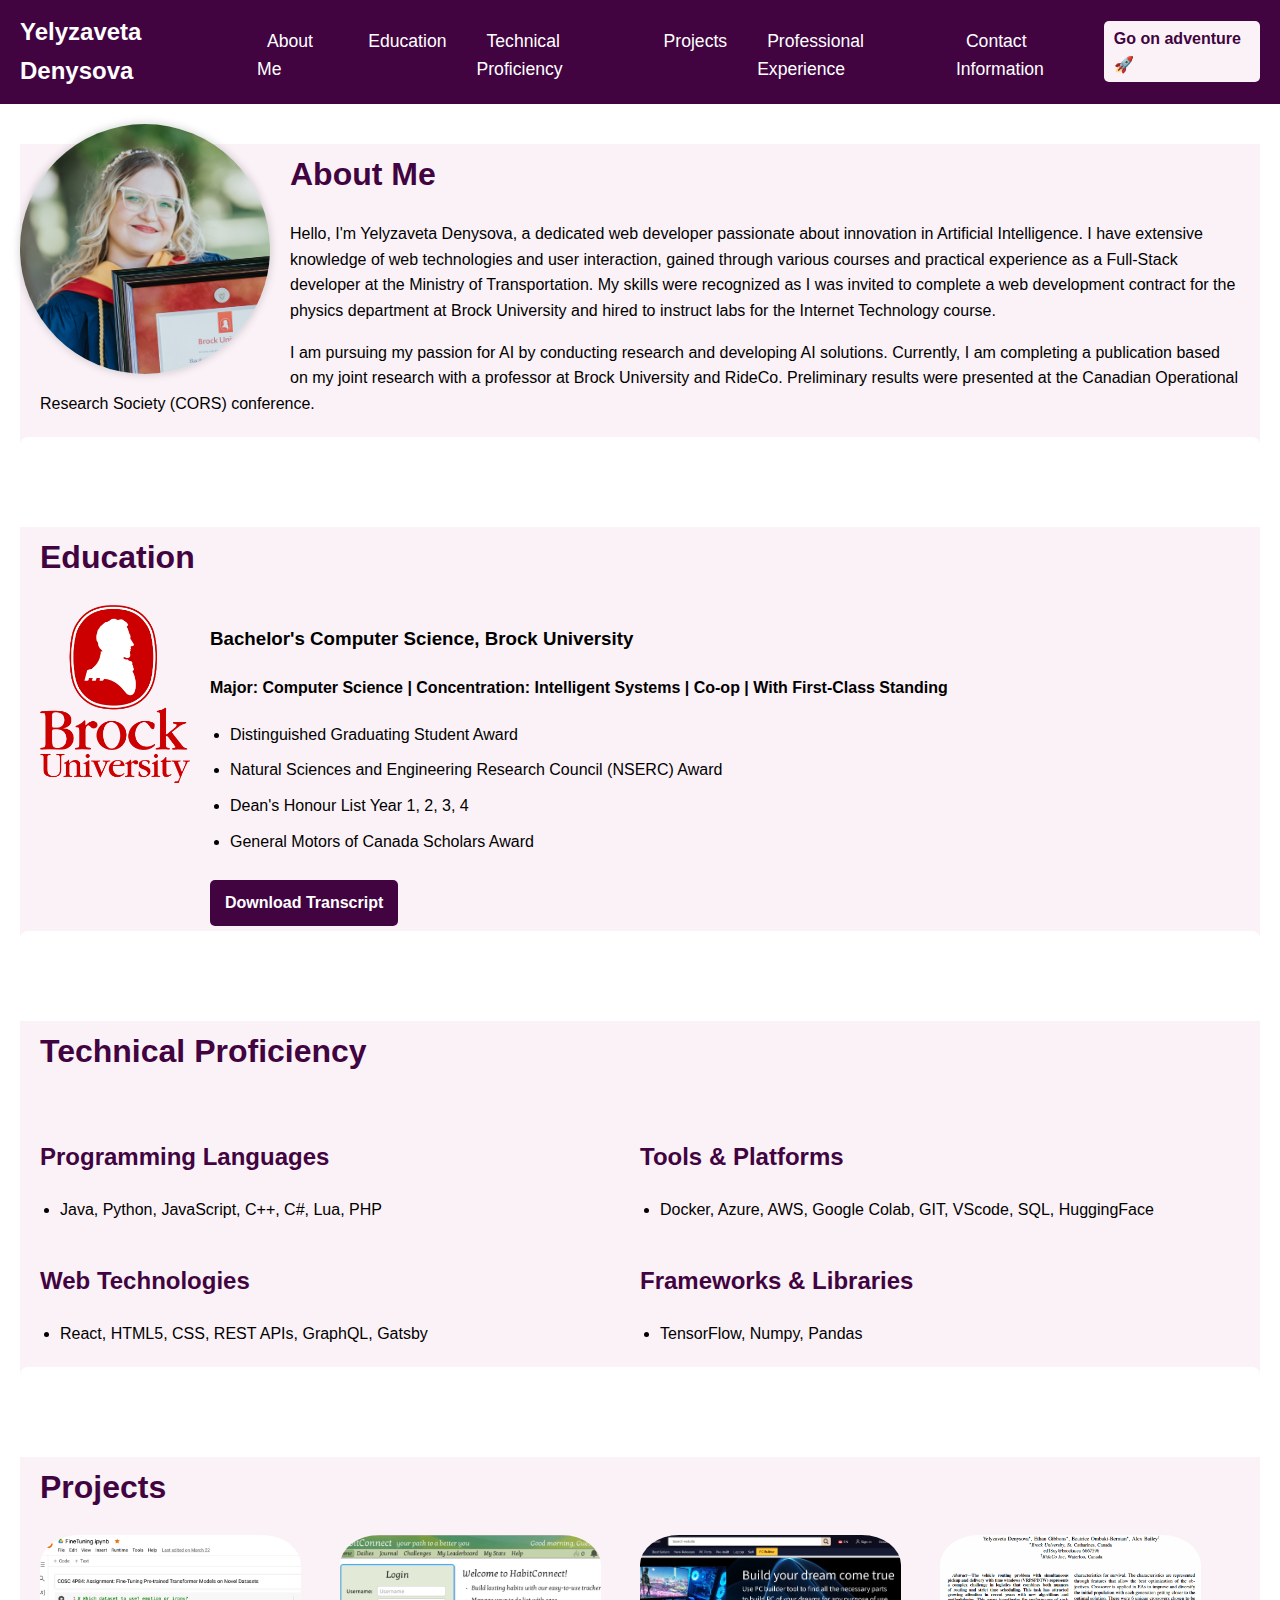
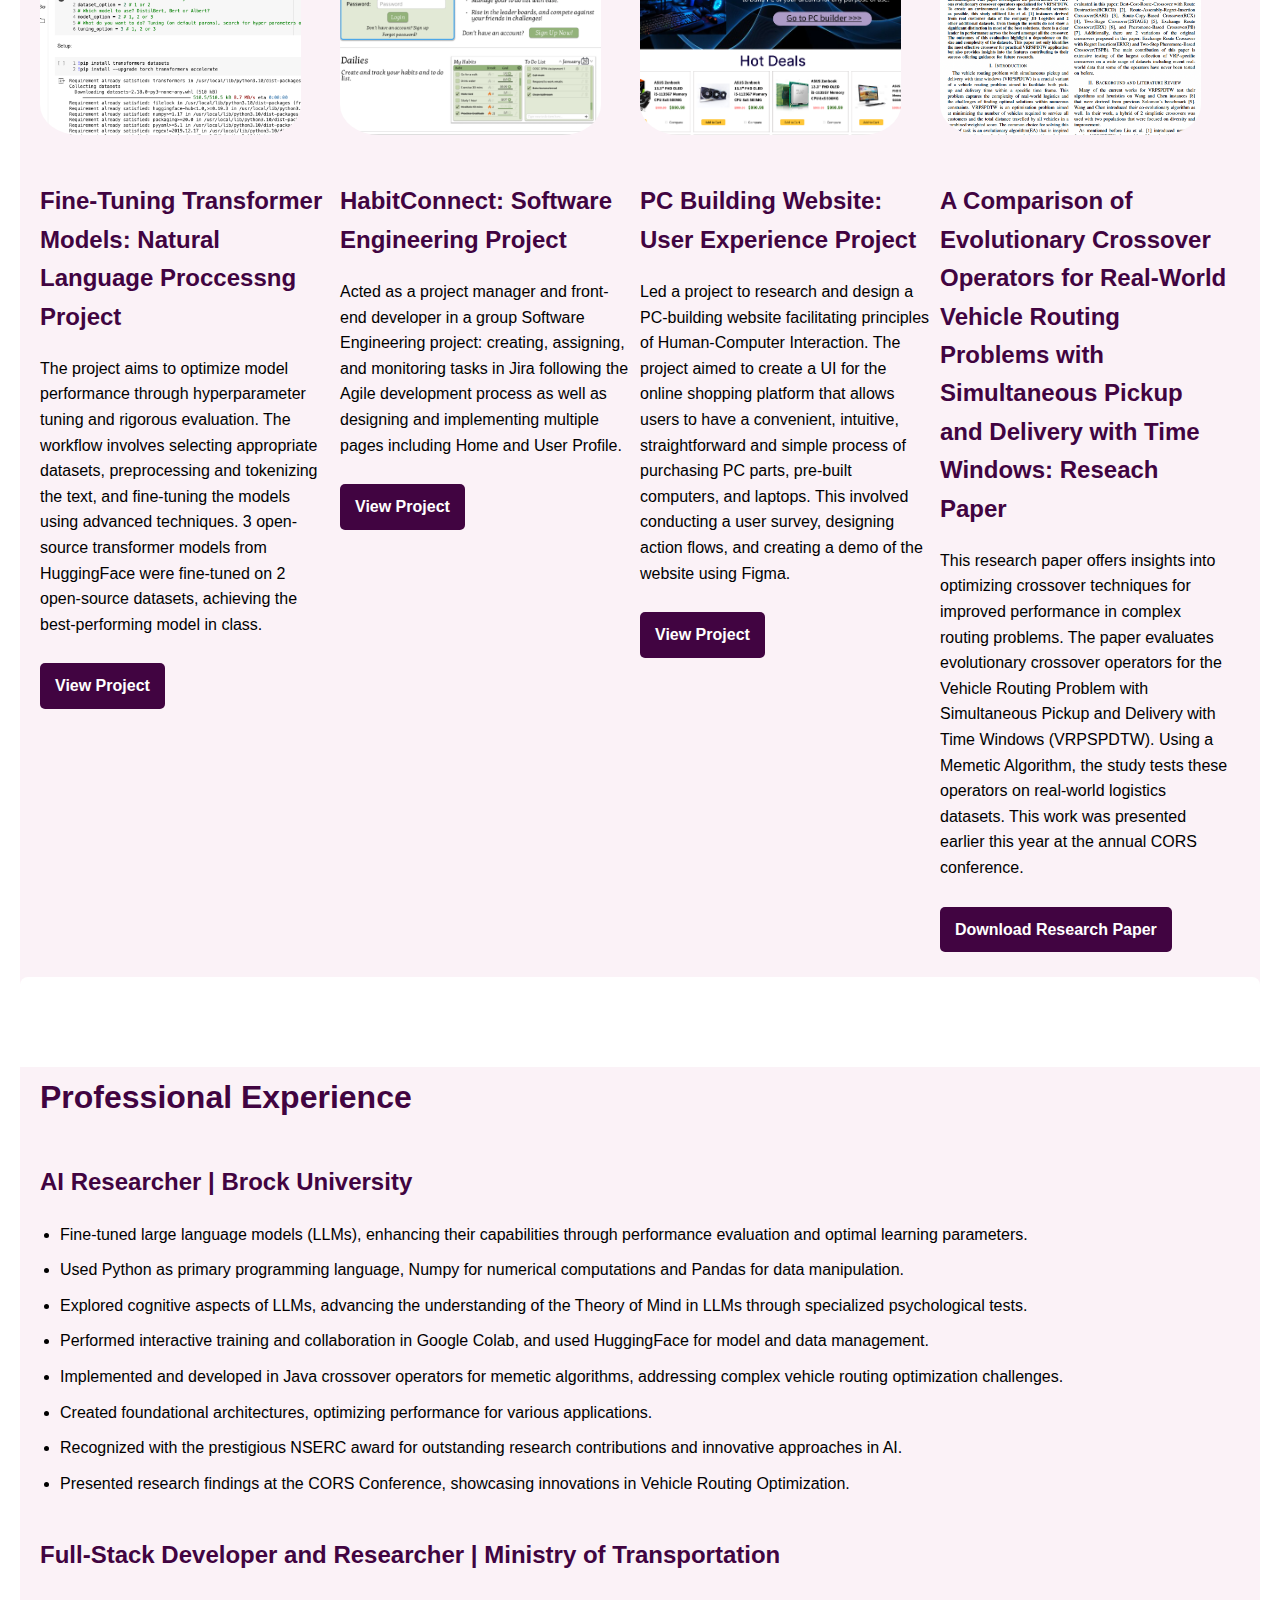
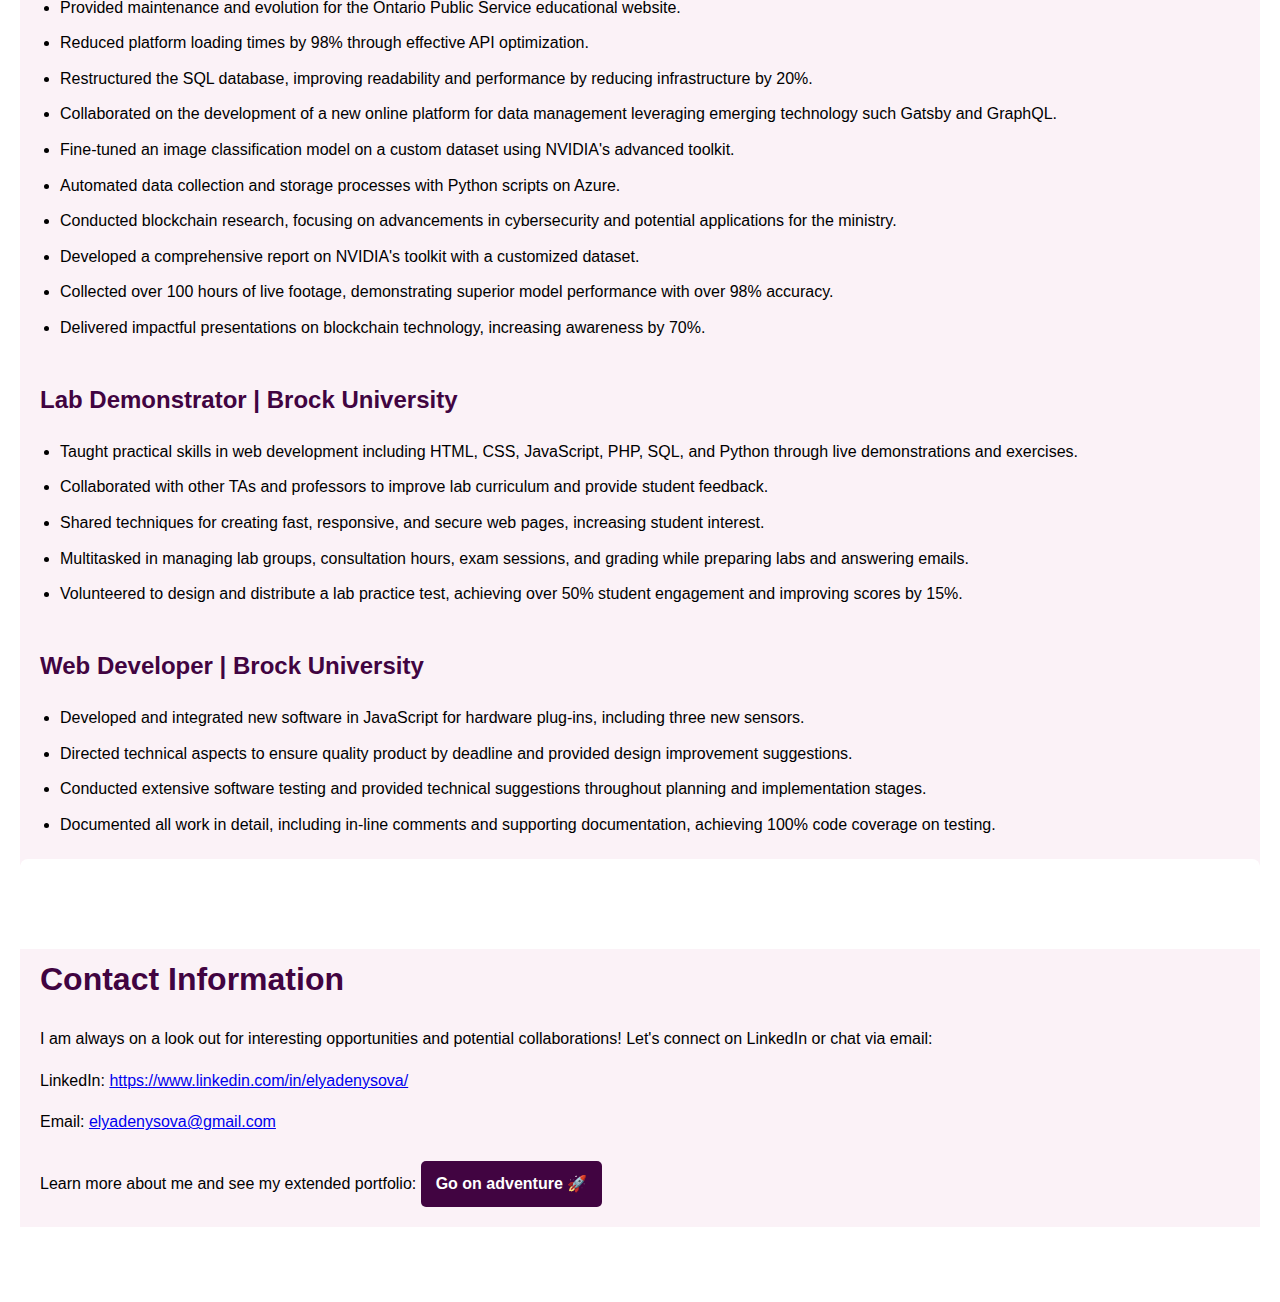
==== commit 803b0a79: "styles and navbar" ====
--- a/bio.html
+++ b/bio.html
@@ -6,309 +6,249 @@
     <meta name="viewport" content="width=device-width, initial-scale=1.0">
     <title>About Yelyzaveta Denysova</title>
     <link rel="icon" href="img/planetLogo0.png" type="image/x-icon">
-    <style>
-        body {
-            font-family: Arial, sans-serif;
-            line-height: 1.6;
-            margin: 0;
-            padding: 0;
-            background-color: #f4f4f4;
-        }
-
-        .container {
-            width: 100%;
-            padding: 20px;
-            background: white;
-            box-sizing: border-box;
-            box-shadow: 0 0 10px rgba(0, 0, 0, 0.1);
-            position: relative;
-        }
-
-        .profile-picture {
-            float: left;
-            margin-right: 20px;
-            width: 250px;
-            height: 250px;
-            border-radius: 50%;
-            object-fit: cover;
-            box-shadow: 0 0 10px rgba(0, 0, 0, 0.2);
-        }
-
-        h1,
-        h2 {
-            color: #410441;
-            margin-top: 0;
-        }
-
-        h1 {
-            font-size: 2em;
-        }
-
-        h2 {
-            font-size: 1.5em;
-            margin-top: 40px;
-        }
-
-        .section {
-            margin-bottom: 30px;
-            padding: 25px;
-            background-color: #fbf2f7;
-            border-radius: 8px;
-        }
-
-        .contactInfo {
-            width: 250px;
-            padding-right: 5%;
-        }
-
-        .contactInfo p {
-            float: left;
-            font-size: 115%;
-        }
-
-        ul {
-            padding-left: 20px;
-        }
-
-        ul li {
-            margin-bottom: 10px;
-        }
-
-        .university-logo {
-            float: left;
-            width: 150px;
-            height: auto;
-            margin-right: 20px;
-        }
-
-        .transcript-link {
-            display: inline-block;
-            padding: 10px 15px;
-            background-color: #410441;
-            color: white;
-            text-decoration: none;
-            border-radius: 5px;
-            margin-top: 10px;
-        }
-
-        @media (max-width: 600px) {
-
-            .profile-picture,
-            .university-logo {
-                float: none;
-                display: block;
-                margin: 0 auto 20px;
-            }
-        }
-
-        .transcript-link {
-            display: inline-block;
-            padding: 10px 15px;
-            background-color: #410441;
-            color: white;
-            text-decoration: none;
-            border-radius: 5px;
-            margin-top: 10px;
-            font-weight: bold;
-        }
-
-        .transcript-link:hover {
-            background-color: #320334;
-        }
-    </style>
+    <link rel="stylesheet" href="biostyles.css">
 </head>
 
 <body>
+    <div class="navbar">
+        <h1>Yelyzaveta Denysova</h1>
+        <ul>
+            <li><a href="#about">About Me</a></li>
+            <li><a href="#education">Education</a></li>
+            <li><a href="#technical-proficiency">Technical Proficiency</a></li>
+            <li><a href="#projects">Projects</a></li>
+            <li><a href="#professional-experience">Professional Experience</a></li>
+            <li><a href="#contact-information">Contact Information</a></li>
+        </ul>
+        <a href="https://ed18xy.github.io/elyadnsv" class="adventure-button" target="_blank">Go on adventure
+            &#x1F680;</a>
+    </div>
+
     <div class="container">
         <img src="img/me.jpeg" alt="Yelyzaveta Denysova" class="profile-picture" onerror="this.style.display='none'">
 
-        <div class="section">
-            <h1>About Me</h1>
-            <p>Hello, I'm Yelyzaveta Denysova, a dedicated web developer passionate about innovation in Artificial
-                Intelligence. I have extensive knowledge of web technologies and user interaction, gained through
-                various courses and practical experience as a Full-Stack developer at the Ministry of Transportation. My
-                skills were recognized as I was invited to complete a web development contract for the physics
-                department at Brock University and hired to instruct labs for the Internet Technology course.</p>
-            <p>I am pursuing my passion for AI by conducting research and developing AI solutions. Currently, I am
-                completing a publication based on my joint research with a professor at Brock University and RideCo.
-                Preliminary results were presented at the Canadian Operational Research Society (CORS) conference.</p>
-        </div>
-
-        <div class="section">
-            <h1>Education</h1>
-            <img src="img/brockLogo.png" alt="Brock University" class="university-logo">
-            <div style="overflow: hidden;">
-                <h3>Bachelor's Computer Science, Brock University</h3>
-                <h4>Major: Computer Science | Concentration: Intelligent Systems | Co-op | With First-Class Standing
-                </h4>
-
-                <ul>
-                    <li>Distinguished Graduating Student Award</li>
-                    <li>Natural Sciences and Engineering Research Council (NSERC) Award</li>
-                    <li>Dean's Honour List Year 1, 2, 3, 4</li>
-                    <li>General Motors of Canada Scholars Award</li>
-                </ul>
-                <a href="docs/transcript.pdf" class="transcript-link" download>Download Transcript</a>
-            </div>
-        </div>
-
-        <div class="section">
-            <h1>Technical Proficiency</h1>
-            <div style="display: flex; flex-wrap: wrap;">
-                <div style="flex: 1; min-width: 250px;">
-                    <h2>Programming Languages</h2>
+        <div class="section" id="about">
+            <div class="subsection" id="about">
+                <h1>About Me</h1>
+                <p>Hello, I'm Yelyzaveta Denysova, a dedicated web developer passionate about innovation in Artificial
+                    Intelligence. I have extensive knowledge of web technologies and user interaction, gained through
+                    various courses and practical experience as a Full-Stack developer at the Ministry of
+                    Transportation. My
+                    skills were recognized as I was invited to complete a web development contract for the physics
+                    department at Brock University and hired to instruct labs for the Internet Technology course.</p>
+                <p>I am pursuing my passion for AI by conducting research and developing AI solutions. Currently, I am
+                    completing a publication based on my joint research with a professor at Brock University and RideCo.
+                    Preliminary results were presented at the Canadian Operational Research Society (CORS) conference.
+                </p>
+            </div>
+        </div>
+
+        <div class="section" id="education">
+            <div class="subsection" id="about">
+                <h1>Education</h1>
+                <img src="img/brockLogo.png" alt="Brock University" class="university-logo">
+                <div style="overflow: hidden;">
+                    <h3>Bachelor's Computer Science, Brock University</h3>
+                    <h4>Major: Computer Science | Concentration: Intelligent Systems | Co-op | With First-Class Standing
+                    </h4>
+
                     <ul>
-                        <li>Java, Python, JavaScript, C++, C#, Lua, PHP</li>
+                        <li>Distinguished Graduating Student Award</li>
+                        <li>Natural Sciences and Engineering Research Council (NSERC) Award</li>
+                        <li>Dean's Honour List Year 1, 2, 3, 4</li>
+                        <li>General Motors of Canada Scholars Award</li>
                     </ul>
-                    <h2>Web Technologies</h2>
-                    <ul>
-                        <li>React, HTML5, CSS, REST APIs, GraphQL, Gatsby</li>
-                    </ul>
+                    <a href="docs/transcript.pdf" class="transcript-link" download>Download Transcript</a>
                 </div>
-                <div style="flex: 1; min-width: 250px;">
-                    <h2>Tools & Platforms</h2>
-                    <ul>
-                        <li>Docker, Azure, AWS, Google Colab, GIT, VScode, SQL, HuggingFace</li>
-                    </ul>
-                    <h2>Frameworks & Libraries</h2>
-                    <ul>
-                        <li>TensorFlow, Numpy, Pandas</li>
-                    </ul>
+            </div>
+        </div>
+
+        <div class="section" id="technical-proficiency">
+            <div class="subsection" id="about">
+                <h1>Technical Proficiency</h1>
+                <div style="display: flex; flex-wrap: wrap;">
+                    <div style="flex: 1; min-width: 250px;">
+                        <h2>Programming Languages</h2>
+                        <ul>
+                            <li>Java, Python, JavaScript, C++, C#, Lua, PHP</li>
+                        </ul>
+                        <h2>Web Technologies</h2>
+                        <ul>
+                            <li>React, HTML5, CSS, REST APIs, GraphQL, Gatsby</li>
+                        </ul>
+                    </div>
+                    <div style="flex: 1; min-width: 250px;">
+                        <h2>Tools & Platforms</h2>
+                        <ul>
+                            <li>Docker, Azure, AWS, Google Colab, GIT, VScode, SQL, HuggingFace</li>
+                        </ul>
+                        <h2>Frameworks & Libraries</h2>
+                        <ul>
+                            <li>TensorFlow, Numpy, Pandas</li>
+                        </ul>
+                    </div>
                 </div>
             </div>
         </div>
 
-        <div class="section">
-            <h1>Projects</h1>
-            <div style="display: flex; flex-wrap: wrap;">
-                <div style="flex: 1; min-width: 250px; margin-bottom: 20px; margin-right: 10px;">
-                    <img src="img/FineTuner.png" alt="Fine-Tuning Project"
-                        style="width: 90%; height: 200px; object-fit: cover; border-radius: 15%;">
-                    <h2>Fine-Tuning Transformer Models: Natural Language Proccessng Project</h2>
-                    <p>The project aims to optimize model performance through hyperparameter tuning and rigorous
-                        evaluation. The workflow involves selecting appropriate datasets, preprocessing and tokenizing
-                        the text, and fine-tuning the models using advanced techniques. 3 open-source transformer models
-                        from HuggingFace were fine-tuned on 2 open-source datasets, achieving the best-performing model
-                        in class.</p>
-                    <a href="https://colab.research.google.com/drive/1eQZxngKZZR8cVz1506Z1ZyhHGH1T5drm?usp=sharing"
-                        class="transcript-link" target="_blank">View Project</a>
+        <div class="section" id="projects">
+            <div class="subsection" id="about">
+                <h1>Projects</h1>
+                <div style="display: flex; flex-wrap: wrap;">
+                    <div style="flex: 1; min-width: 250px; margin-bottom: 20px; margin-right: 10px;">
+                        <img src="img/FineTuner.png" alt="Fine-Tuning Project"
+                            style="width: 90%; height: 200px; object-fit: cover; border-radius: 15%;">
+                        <h2>Fine-Tuning Transformer Models: Natural Language Proccessng Project</h2>
+                        <p>The project aims to optimize model performance through hyperparameter tuning and rigorous
+                            evaluation. The workflow involves selecting appropriate datasets, preprocessing and
+                            tokenizing
+                            the text, and fine-tuning the models using advanced techniques. 3 open-source transformer
+                            models
+                            from HuggingFace were fine-tuned on 2 open-source datasets, achieving the best-performing
+                            model
+                            in class.</p>
+                        <a href="https://colab.research.google.com/drive/1eQZxngKZZR8cVz1506Z1ZyhHGH1T5drm?usp=sharing"
+                            class="transcript-link" target="_blank">View Project</a>
+                    </div>
+                    <div style="flex: 1; min-width: 250px; margin-bottom: 20px; margin-right: 10px;">
+                        <img src="img/HabitConnect.png" alt="HabitConnect Project"
+                            style="width: 90%; height: 200px; object-fit: cover; border-radius: 15%;">
+                        <h2>HabitConnect: Software Engineering Project</h2>
+                        <p>Acted as a project manager and front-end developer in a group Software Engineering project:
+                            creating, assigning, and monitoring tasks in Jira following the Agile development process as
+                            well as designing and implementing multiple pages including Home and User Profile. </p>
+                        <a href="https://github.com/kphillippo/habit-tracker" class="transcript-link"
+                            target="_blank">View
+                            Project</a>
+                    </div>
+                    <div style="flex: 1; min-width: 250px; margin-bottom: 20px; margin-right: 10px;">
+                        <img src="img/PCweb.png" alt="PC Building Website Project"
+                            style="width: 90%; height: 200px; object-fit: cover; border-radius: 15%;">
+                        <h2>PC Building Website: User Experience Project</h2>
+                        <p>Led a project to research and design a PC-building website facilitating principles of
+                            Human-Computer Interaction. The project aimed to create a UI for the online shopping
+                            platform
+                            that allows users to have a convenient, intuitive, straightforward and simple process of
+                            purchasing PC parts, pre-built computers, and laptops. This involved conducting a user
+                            survey,
+                            designing action flows, and creating a demo of the website using Figma.</p>
+                        <a href="https://www.figma.com/proto/V1i67CPtlrfBdj5PvNBPX1/Stage-4-Prototype---WORK-HERE?node-id=19-195&starting-point-node-id=19%3A195&mode=design&t=CijUGqwODb4JlUPL-1"
+                            class="transcript-link" target="_blank">View Project</a>
+                    </div>
+                    <div style="flex: 1; min-width: 250px; margin-bottom: 20px; margin-right: 10px;">
+                        <img src="img/VRP.png" alt="VRP Project"
+                            style="width: 90%; height: 200px; object-fit: cover; border-radius: 15%;">
+                        <h2>A Comparison of Evolutionary Crossover Operators for Real-World Vehicle Routing Problems
+                            with
+                            Simultaneous Pickup and Delivery with Time Windows: Reseach Paper</h2>
+                        <p>This research paper offers insights into optimizing crossover techniques for improved
+                            performance
+                            in complex routing problems. The paper evaluates evolutionary crossover operators for the
+                            Vehicle Routing Problem with Simultaneous Pickup and Delivery with Time Windows (VRPSPDTW).
+                            Using a Memetic Algorithm, the study tests these operators on real-world logistics datasets.
+                            This work was presented earlier this year at the annual CORS conference.</p>
+                        <a href="docs/VRPSPDTW.pdf" class="transcript-link" download>Download Research Paper</a>
+                    </div>
                 </div>
-                <div style="flex: 1; min-width: 250px; margin-bottom: 20px; margin-right: 10px;">
-                    <img src="img/HabitConnect.png" alt="HabitConnect Project"
-                        style="width: 90%; height: 200px; object-fit: cover; border-radius: 15%;">
-                    <h2>HabitConnect: Software Engineering Project</h2>
-                    <p>Acted as a project manager and front-end developer in a group Software Engineering project:
-                        creating, assigning, and monitoring tasks in Jira following the Agile development process as
-                        well as designing and implementing multiple pages including Home and User Profile. </p>
-                    <a href="https://github.com/kphillippo/habit-tracker" class="transcript-link" target="_blank">View
-                        Project</a>
-                </div>
-                <div style="flex: 1; min-width: 250px; margin-bottom: 20px; margin-right: 10px;">
-                    <img src="img/PCweb.png" alt="PC Building Website Project"
-                        style="width: 90%; height: 200px; object-fit: cover; border-radius: 15%;">
-                    <h2>PC Building Website: User Experience Project</h2>
-                    <p>Led a project to research and design a PC-building website facilitating principles of
-                        Human-Computer Interaction. The project aimed to create a UI for the online shopping platform
-                        that allows users to have a convenient, intuitive, straightforward and simple process of
-                        purchasing PC parts, pre-built computers, and laptops. This involved conducting a user survey,
-                        designing action flows, and creating a demo of the website using Figma.</p>
-                    <a href="https://www.figma.com/proto/V1i67CPtlrfBdj5PvNBPX1/Stage-4-Prototype---WORK-HERE?node-id=19-195&starting-point-node-id=19%3A195&mode=design&t=CijUGqwODb4JlUPL-1"
-                        class="transcript-link" target="_blank">View Project</a>
-                </div>
-                <div style="flex: 1; min-width: 250px; margin-bottom: 20px; margin-right: 10px;">
-                    <img src="img/VRP.png" alt="VRP Project"
-                        style="width: 90%; height: 200px; object-fit: cover; border-radius: 15%;">
-                    <h2>A Comparison of Evolutionary Crossover Operators for Real-World Vehicle Routing Problems with
-                        Simultaneous Pickup and Delivery with Time Windows: Reseach Paper</h2>
-                    <p>This research paper offers insights into optimizing crossover techniques for improved performance
-                        in complex routing problems. The paper evaluates evolutionary crossover operators for the
-                        Vehicle Routing Problem with Simultaneous Pickup and Delivery with Time Windows (VRPSPDTW).
-                        Using a Memetic Algorithm, the study tests these operators on real-world logistics datasets.
-                        This work was presented earlier this year at the annual CORS conference.</p>
-                    <a href="docs/VRPSPDTW.pdf" class="transcript-link" download>Download Research Paper</a>
-                </div>
-            </div>
-        </div>
-
-        <div class="section">
-            <h1>Professional Experience</h1>
-            <h2>AI Researcher | Brock University</h2>
-            <ul>
-                <li>Fine-tuned large language models (LLMs), enhancing their capabilities through performance evaluation
-                    and optimal learning parameters.</li>
-                <li>Used Python as primary programming language, Numpy for numerical computations and Pandas for data
-                    manipulation.</li>
-                <li>Explored cognitive aspects of LLMs, advancing the understanding of the Theory of Mind in LLMs
-                    through specialized psychological tests.</li>
-                <li>Performed interactive training and collaboration in Google Colab, and used HuggingFace for model and
-                    data management.</li>
-                <li>Implemented and developed in Java crossover operators for memetic algorithms, addressing complex
-                    vehicle routing optimization challenges.</li>
-                <li>Created foundational architectures, optimizing performance for various applications.</li>
-                <li>Recognized with the prestigious NSERC award for outstanding research contributions and innovative
-                    approaches in AI.</li>
-                <li>Presented research findings at the CORS Conference, showcasing innovations in Vehicle Routing
-                    Optimization.</li>
-            </ul>
-
-            <h2>Full-Stack Developer and Researcher | Ministry of Transportation</h2>
-            <ul>
-                <li>Provided maintenance and evolution for the Ontario Public Service educational website.</li>
-                <li>Reduced platform loading times by 98% through effective API optimization.</li>
-                <li>Restructured the SQL database, improving readability and performance by reducing infrastructure by
-                    20%.</li>
-                <li>Collaborated on the development of a new online platform for data management leveraging emerging
-                    technology such Gatsby and GraphQL. </li>
-                <li>Fine-tuned an image classification model on a custom dataset using NVIDIA's advanced toolkit.</li>
-                <li>Automated data collection and storage processes with Python scripts on Azure.</li>
-                <li>Conducted blockchain research, focusing on advancements in cybersecurity and potential applications
-                    for the ministry.</li>
-                <li>Developed a comprehensive report on NVIDIA's toolkit with a customized dataset.</li>
-                <li>Collected over 100 hours of live footage, demonstrating superior model performance with over 98%
-                    accuracy.</li>
-                <li>Delivered impactful presentations on blockchain technology, increasing awareness by 70%.</li>
-            </ul>
-
-            <h2>Lab Demonstrator | Brock University</h2>
-            <ul>
-                <li>Taught practical skills in web development including HTML, CSS, JavaScript, PHP, SQL, and Python
-                    through live demonstrations and exercises.</li>
-                <li>Collaborated with other TAs and professors to improve lab curriculum and provide student feedback.
-                </li>
-                <li>Shared techniques for creating fast, responsive, and secure web pages, increasing student interest.
-                </li>
-                <li>Multitasked in managing lab groups, consultation hours, exam sessions, and grading while preparing
-                    labs and answering emails.</li>
-                <li>Volunteered to design and distribute a lab practice test, achieving over 50% student engagement and
-                    improving scores by 15%.</li>
-            </ul>
-
-            <h2>Web Developer | Brock University</h2>
-            <ul>
-                <li>Developed and integrated new software in JavaScript for hardware plug-ins, including three new
-                    sensors.</li>
-                <li>Directed technical aspects to ensure quality product by deadline and provided design improvement
-                    suggestions.</li>
-                <li>Conducted extensive software testing and provided technical suggestions throughout planning and
-                    implementation stages.</li>
-                <li>Documented all work in detail, including in-line comments and supporting documentation, achieving
-                    100% code coverage on testing.</li>
-            </ul>
-        </div>
-
-
-
-        <div class="section">
-            <h1>Contact Information</h1>
-            <p>I am always on a look out for interesting opportunities and potential collaborations! Let's connect on
-                LinkedIn or chat via email:</p>
-            <p>LinkedIn: <a href="https://www.linkedin.com/in/elyadenysova/"
-                    target="_blank">https://www.linkedin.com/in/elyadenysova/</a></p>
-            <p>Email: <a href="mailto:elyadenysova@gmail.com">elyadenysova@gmail.com</a></p>
-            Learn more about me and see my extended portfolio:  <a href="https://ed18xy.github.io/elyadnsv"
-                class="transcript-link">
-                Go on adventure &rarr;
-            </a>
+            </div>
+        </div>
+
+        <div class="section" id="professional-experience">
+            <div class="subsection" id="about">
+                <h1>Professional Experience</h1>
+                <h2>AI Researcher | Brock University</h2>
+                <ul>
+                    <li>Fine-tuned large language models (LLMs), enhancing their capabilities through performance
+                        evaluation
+                        and optimal learning parameters.</li>
+                    <li>Used Python as primary programming language, Numpy for numerical computations and Pandas for
+                        data
+                        manipulation.</li>
+                    <li>Explored cognitive aspects of LLMs, advancing the understanding of the Theory of Mind in LLMs
+                        through specialized psychological tests.</li>
+                    <li>Performed interactive training and collaboration in Google Colab, and used HuggingFace for model
+                        and
+                        data management.</li>
+                    <li>Implemented and developed in Java crossover operators for memetic algorithms, addressing complex
+                        vehicle routing optimization challenges.</li>
+                    <li>Created foundational architectures, optimizing performance for various applications.</li>
+                    <li>Recognized with the prestigious NSERC award for outstanding research contributions and
+                        innovative
+                        approaches in AI.</li>
+                    <li>Presented research findings at the CORS Conference, showcasing innovations in Vehicle Routing
+                        Optimization.</li>
+                </ul>
+
+                <h2>Full-Stack Developer and Researcher | Ministry of Transportation</h2>
+                <ul>
+                    <li>Provided maintenance and evolution for the Ontario Public Service educational website.</li>
+                    <li>Reduced platform loading times by 98% through effective API optimization.</li>
+                    <li>Restructured the SQL database, improving readability and performance by reducing infrastructure
+                        by
+                        20%.</li>
+                    <li>Collaborated on the development of a new online platform for data management leveraging emerging
+                        technology such Gatsby and GraphQL. </li>
+                    <li>Fine-tuned an image classification model on a custom dataset using NVIDIA's advanced toolkit.
+                    </li>
+                    <li>Automated data collection and storage processes with Python scripts on Azure.</li>
+                    <li>Conducted blockchain research, focusing on advancements in cybersecurity and potential
+                        applications
+                        for the ministry.</li>
+                    <li>Developed a comprehensive report on NVIDIA's toolkit with a customized dataset.</li>
+                    <li>Collected over 100 hours of live footage, demonstrating superior model performance with over 98%
+                        accuracy.</li>
+                    <li>Delivered impactful presentations on blockchain technology, increasing awareness by 70%.</li>
+                </ul>
+
+                <h2>Lab Demonstrator | Brock University</h2>
+                <ul>
+                    <li>Taught practical skills in web development including HTML, CSS, JavaScript, PHP, SQL, and Python
+                        through live demonstrations and exercises.</li>
+                    <li>Collaborated with other TAs and professors to improve lab curriculum and provide student
+                        feedback.
+                    </li>
+                    <li>Shared techniques for creating fast, responsive, and secure web pages, increasing student
+                        interest.
+                    </li>
+                    <li>Multitasked in managing lab groups, consultation hours, exam sessions, and grading while
+                        preparing
+                        labs and answering emails.</li>
+                    <li>Volunteered to design and distribute a lab practice test, achieving over 50% student engagement
+                        and
+                        improving scores by 15%.</li>
+                </ul>
+
+                <h2>Web Developer | Brock University</h2>
+                <ul>
+                    <li>Developed and integrated new software in JavaScript for hardware plug-ins, including three new
+                        sensors.</li>
+                    <li>Directed technical aspects to ensure quality product by deadline and provided design improvement
+                        suggestions.</li>
+                    <li>Conducted extensive software testing and provided technical suggestions throughout planning and
+                        implementation stages.</li>
+                    <li>Documented all work in detail, including in-line comments and supporting documentation,
+                        achieving
+                        100% code coverage on testing.</li>
+                </ul>
+            </div>
+        </div>
+
+
+
+        <div class="section" id="contact-information">
+            <div class="subsection" id="about">
+                <h1>Contact Information</h1>
+                <p>I am always on a look out for interesting opportunities and potential collaborations! Let's connect
+                    on
+                    LinkedIn or chat via email:</p>
+                <p>LinkedIn: <a href="https://www.linkedin.com/in/elyadenysova/"
+                        target="_blank">https://www.linkedin.com/in/elyadenysova/</a></p>
+                <p>Email: <a href="mailto:elyadenysova@gmail.com">elyadenysova@gmail.com</a></p>
+                Learn more about me and see my extended portfolio: <a href="https://ed18xy.github.io/elyadnsv"
+                    class="transcript-link">
+                    Go on adventure &#x1F680;
+                </a>
+            </div>
         </div>
     </div>
 </body>
--- a/biostyles.css
+++ b/biostyles.css
@@ -0,0 +1,176 @@
+body {
+    font-family: Arial, sans-serif;
+    line-height: 1.6;
+    margin: 0;
+    padding: 0;
+    background-color: #f4f4f4;
+}
+
+.navbar {
+    display: flex;
+    justify-content: space-between;
+    align-items: center;
+    background-color: #410441;
+    background-size: cover;
+    background-position: center;
+
+    padding: 10px 20px;
+    color: white;
+    position: sticky;
+    top: 0;
+    z-index: 1000;
+}
+
+.navbar h1 {
+    margin: 0;
+    font-size: 1.5em;
+    color: white;
+}
+
+.navbar ul {
+    list-style: none;
+    margin: 0;
+    padding: 0;
+    display: flex;
+}
+
+.navbar ul li {
+    margin-left: 20px;
+    padding-top: 2%;
+}
+
+.navbar ul li a {
+    color: white;
+    text-decoration: none;
+    font-size: 1.1em;
+    padding: 5px 10px;
+}
+
+.navbar ul li a:hover {
+    background-color: #e197e3; /* Lighter background color on hover */
+    text-decoration: none; /* Remove underline */
+    border-radius: 5%; /* Optional: add rounded corners */
+}
+
+.adventure-button {
+    display: inline-block;
+    padding: 5px 10px;
+    background-color: #fbf2f7;
+    color: #410441;
+    text-decoration: none;
+    border-radius: 5px;
+    font-weight: bold;
+}
+
+.adventure-button:hover {
+    background-color: #e3d7df;
+}
+
+.container {
+    width: 100%;
+    padding: 20px;
+    background: white;
+    box-sizing: border-box;
+    box-shadow: 0 0 10px rgba(0, 0, 0, 0.1);
+    position: relative;
+}
+
+.profile-picture {
+    float: left;
+    margin-right: 20px;
+    width: 250px;
+    height: 250px;
+    border-radius: 50%;
+    object-fit: cover;
+    box-shadow: 0 0 10px rgba(0, 0, 0, 0.2);
+}
+
+h1,
+h2 {
+    color: #410441;
+    margin-top: 0;
+}
+
+h1 {
+    font-size: 2em;
+}
+
+h2 {
+    font-size: 1.5em;
+    margin-top: 40px;
+}
+
+.section {
+    
+    background-color: white;
+    border-radius: 8px;
+}
+.subsection {
+    background-color: #fbf2f7;
+    padding: 5px 20px 20px 20px;
+    margin-bottom: 55px;
+}
+
+.contactInfo {
+    width: 250px;
+    padding-right: 5%;
+}
+
+.contactInfo p {
+    float: left;
+    font-size: 115%;
+}
+
+ul {
+    padding-left: 20px;
+}
+
+ul li {
+    margin-bottom: 10px;
+}
+
+.university-logo {
+    float: left;
+    width: 150px;
+    height: auto;
+    margin-right: 20px;
+}
+
+.transcript-link {
+    display: inline-block;
+    padding: 10px 15px;
+    background-color: #410441;
+    color: white;
+    text-decoration: none;
+    border-radius: 5px;
+    margin-top: 10px;
+}
+
+@media (max-width: 600px) {
+
+    .profile-picture,
+    .university-logo {
+        float: none;
+        display: block;
+        margin: 0 auto 20px;
+    }
+}
+
+.transcript-link {
+    display: inline-block;
+    padding: 10px 15px;
+    background-color: #410441;
+    color: white;
+    text-decoration: none;
+    border-radius: 5px;
+    margin-top: 10px;
+    font-weight: bold;
+}
+
+.transcript-link:hover {
+    background-color: #320334;
+}
+.section {
+    padding-top: 90px; /* Adjust this value based on your navbar height */
+    margin-top: -70px; /* Negative margin to offset the height */
+}
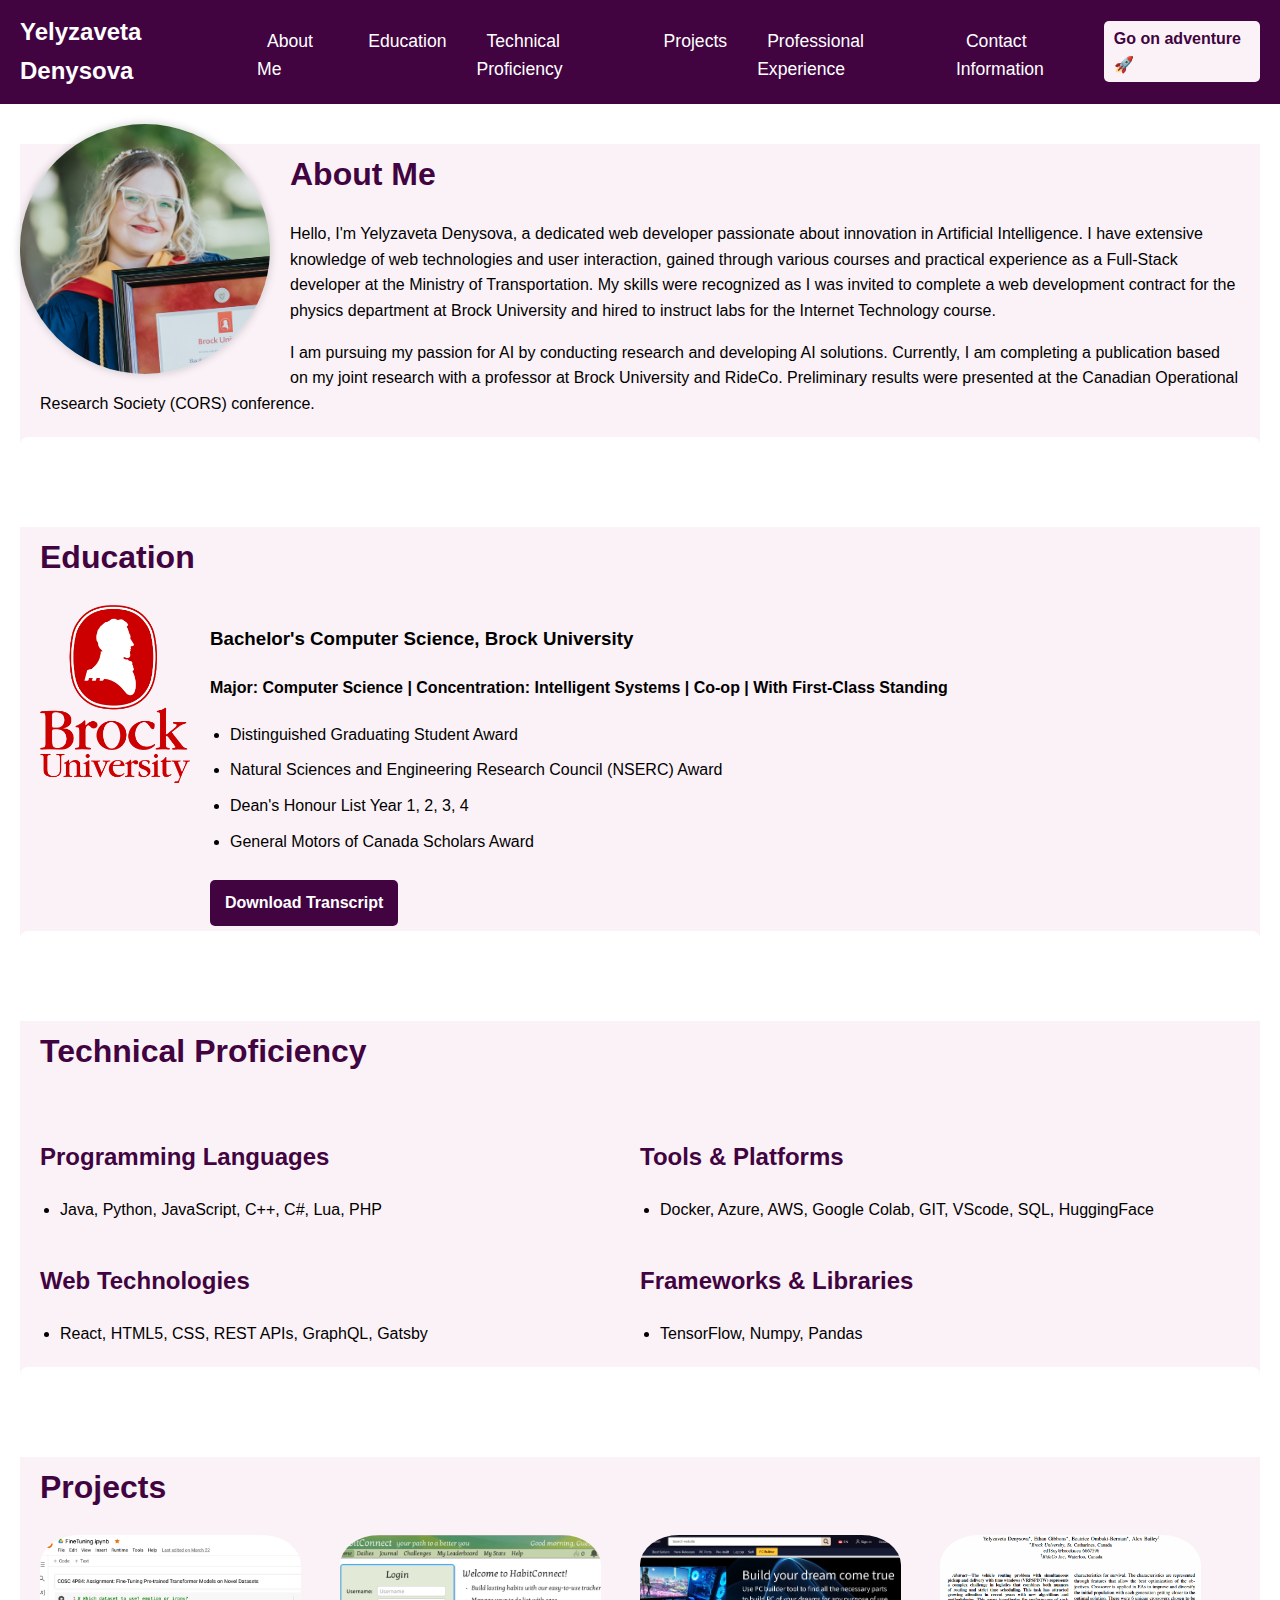
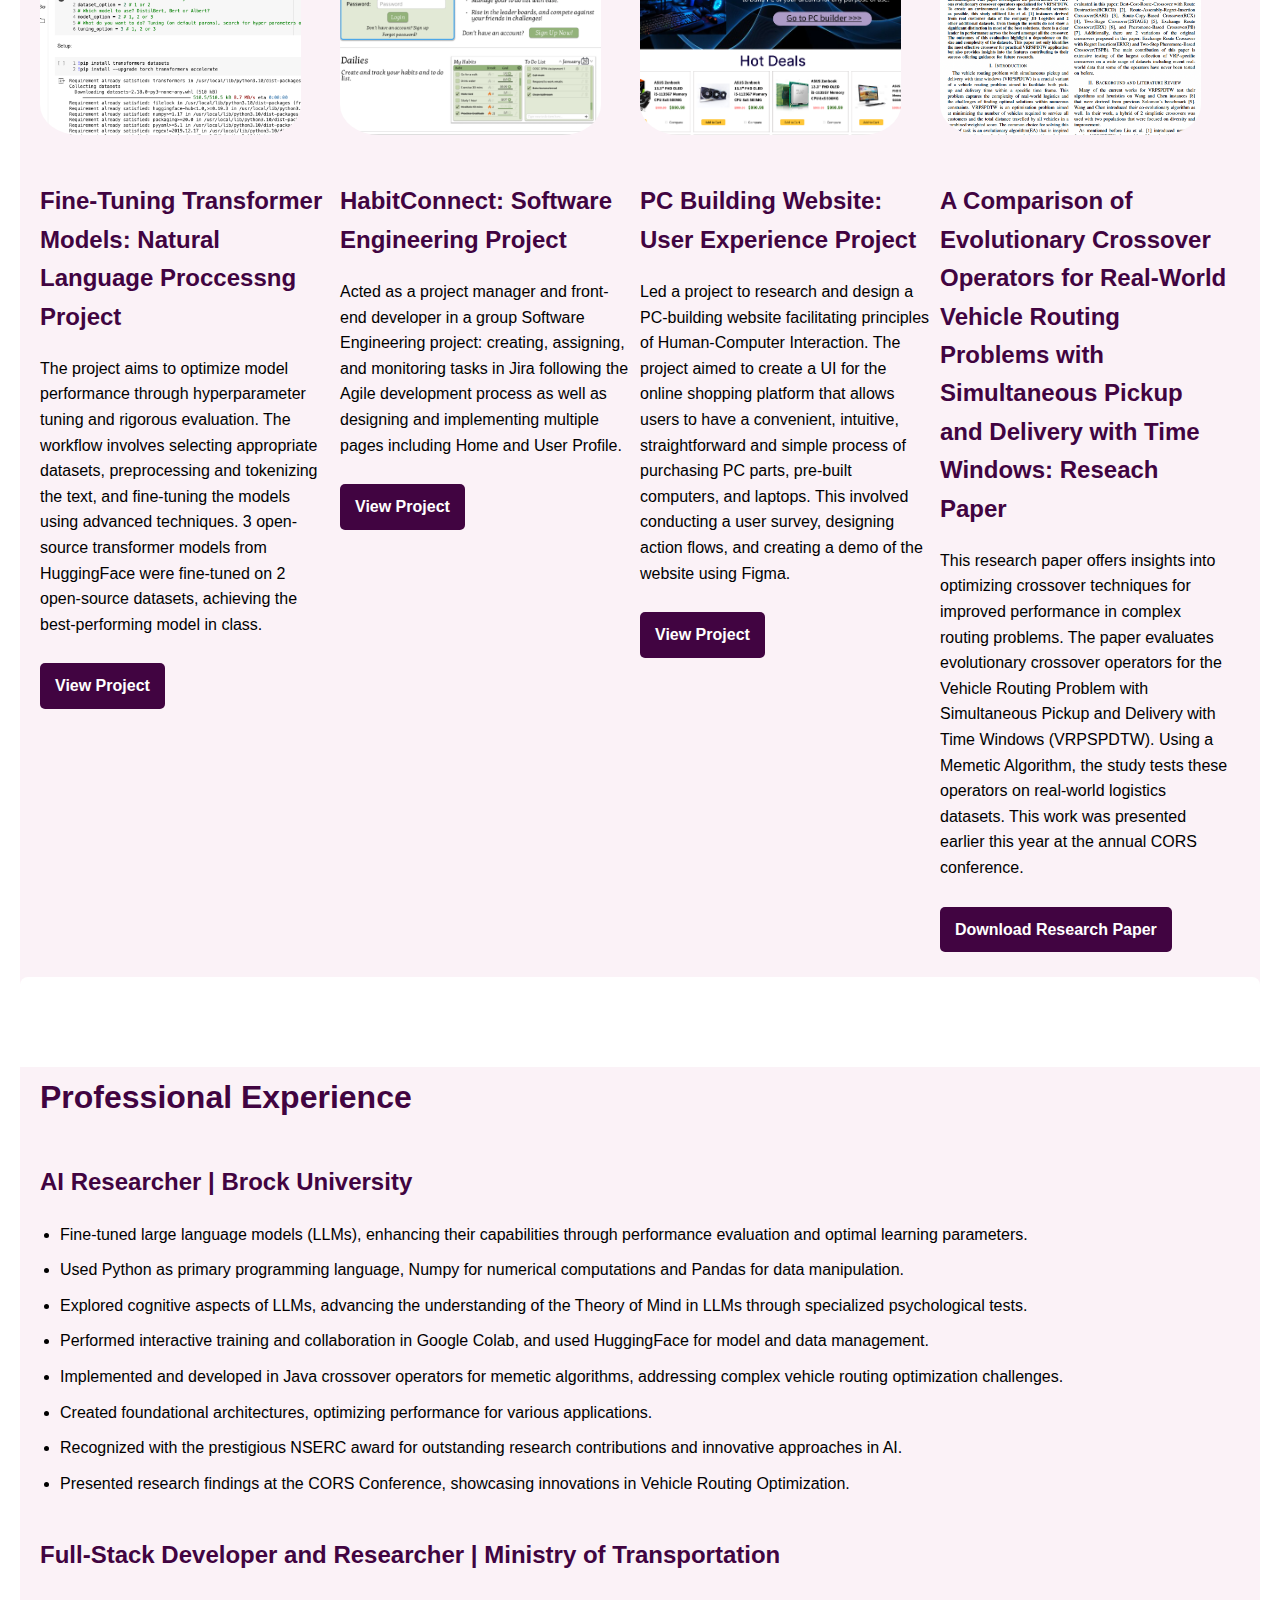
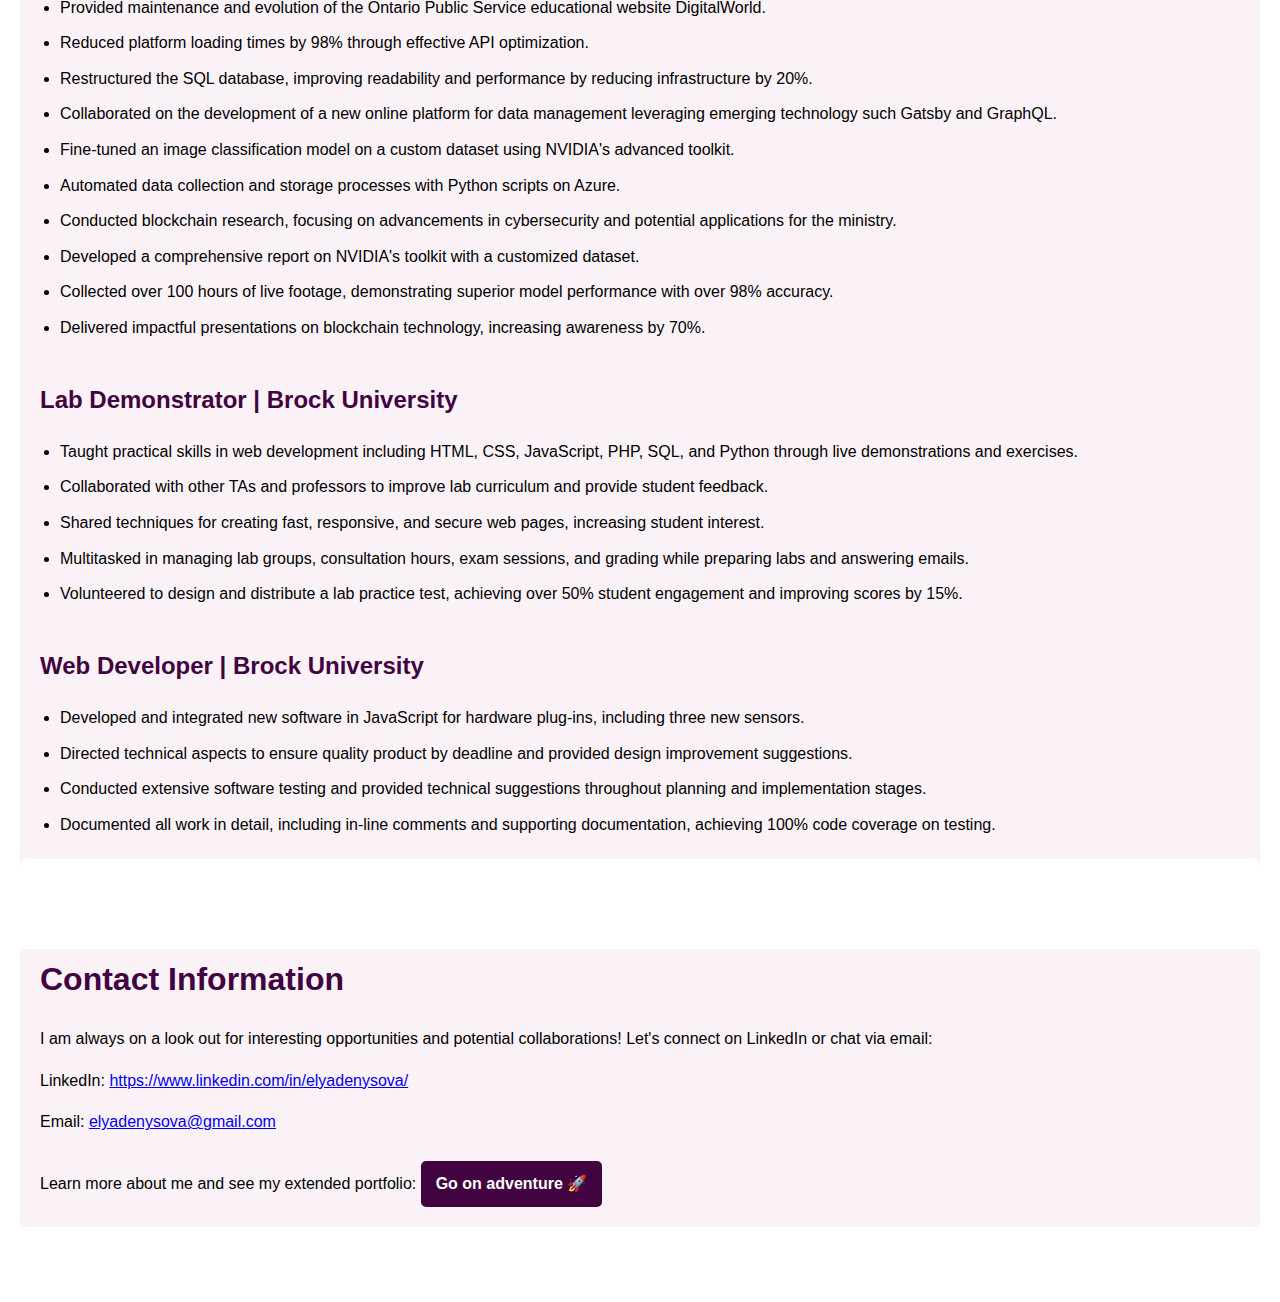
==== commit a1712373: "bio link" ====
--- a/bio.html
+++ b/bio.html
@@ -181,7 +181,7 @@
 
                 <h2>Full-Stack Developer and Researcher | Ministry of Transportation</h2>
                 <ul>
-                    <li>Provided maintenance and evolution for the Ontario Public Service educational website.</li>
+                    <li>Provided maintenance and evolution of the Ontario Public Service educational website DigitalWorld.</li>
                     <li>Reduced platform loading times by 98% through effective API optimization.</li>
                     <li>Restructured the SQL database, improving readability and performance by reducing infrastructure
                         by
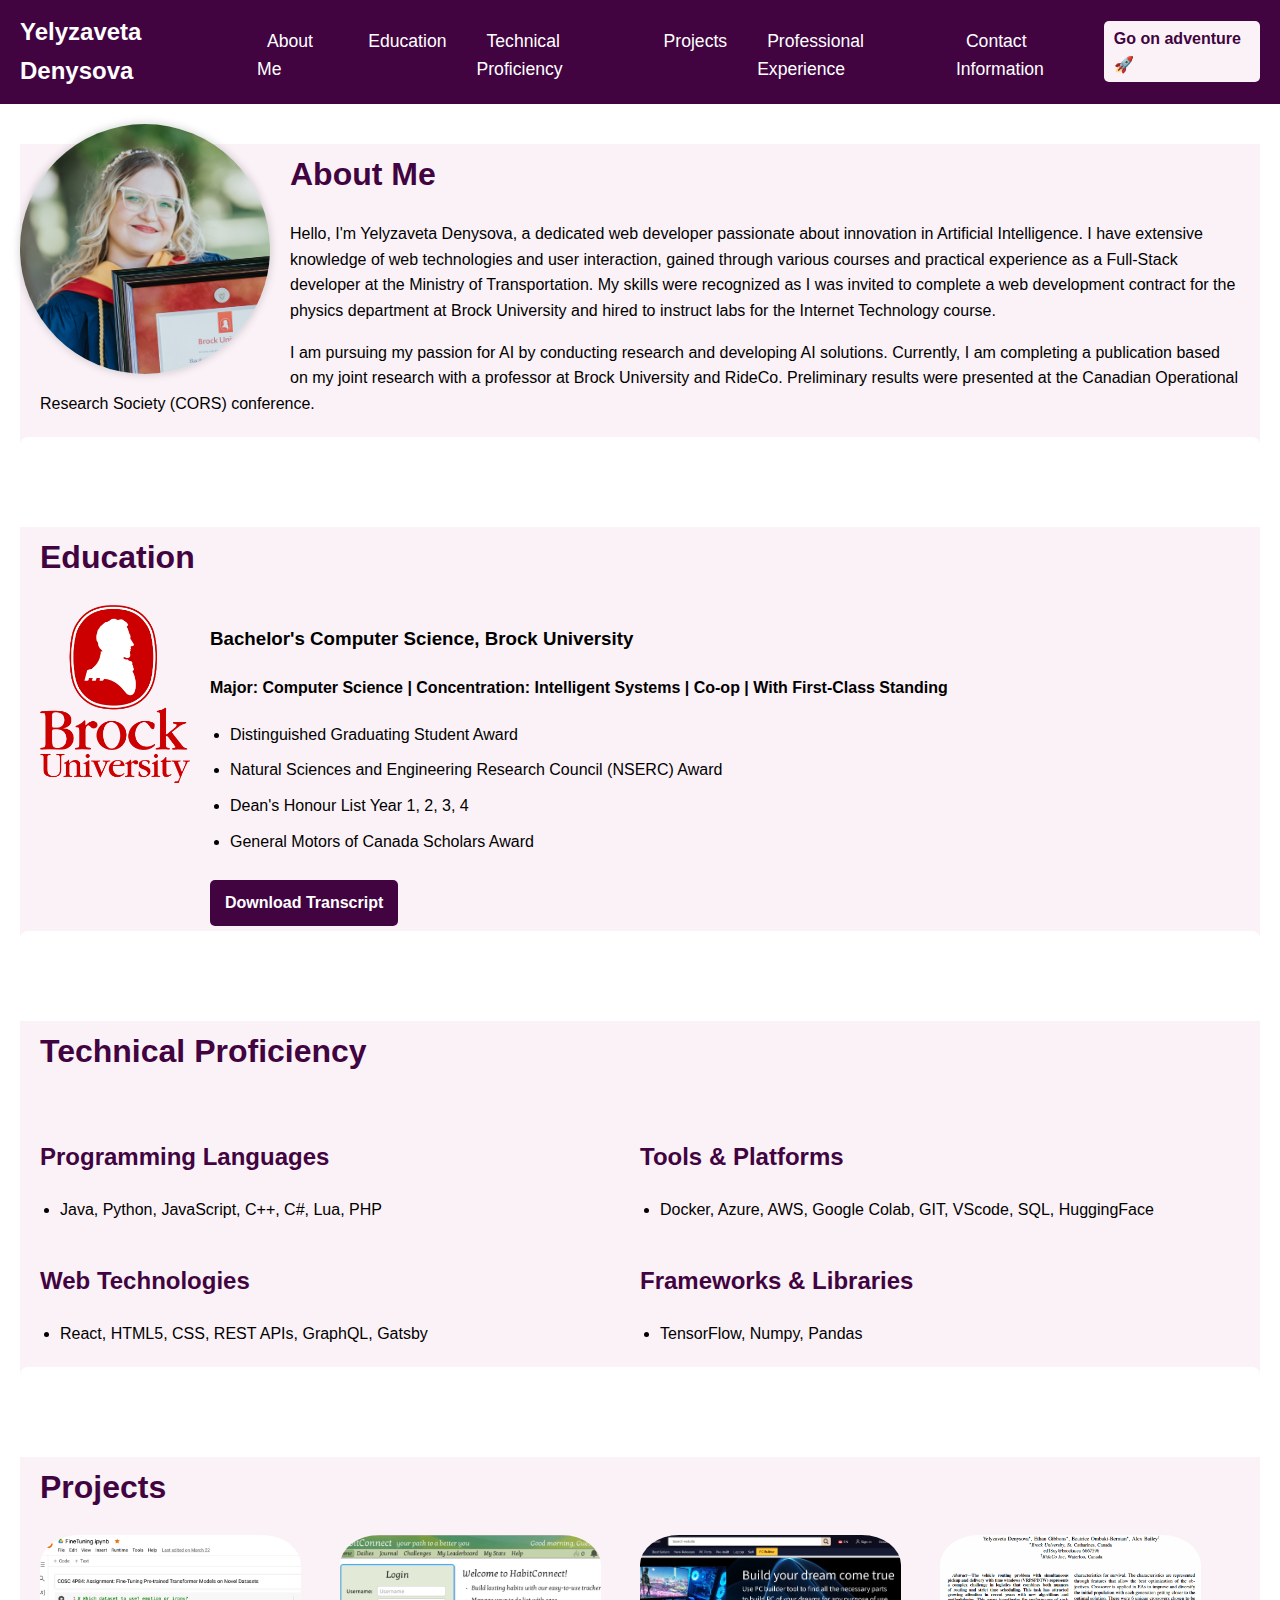
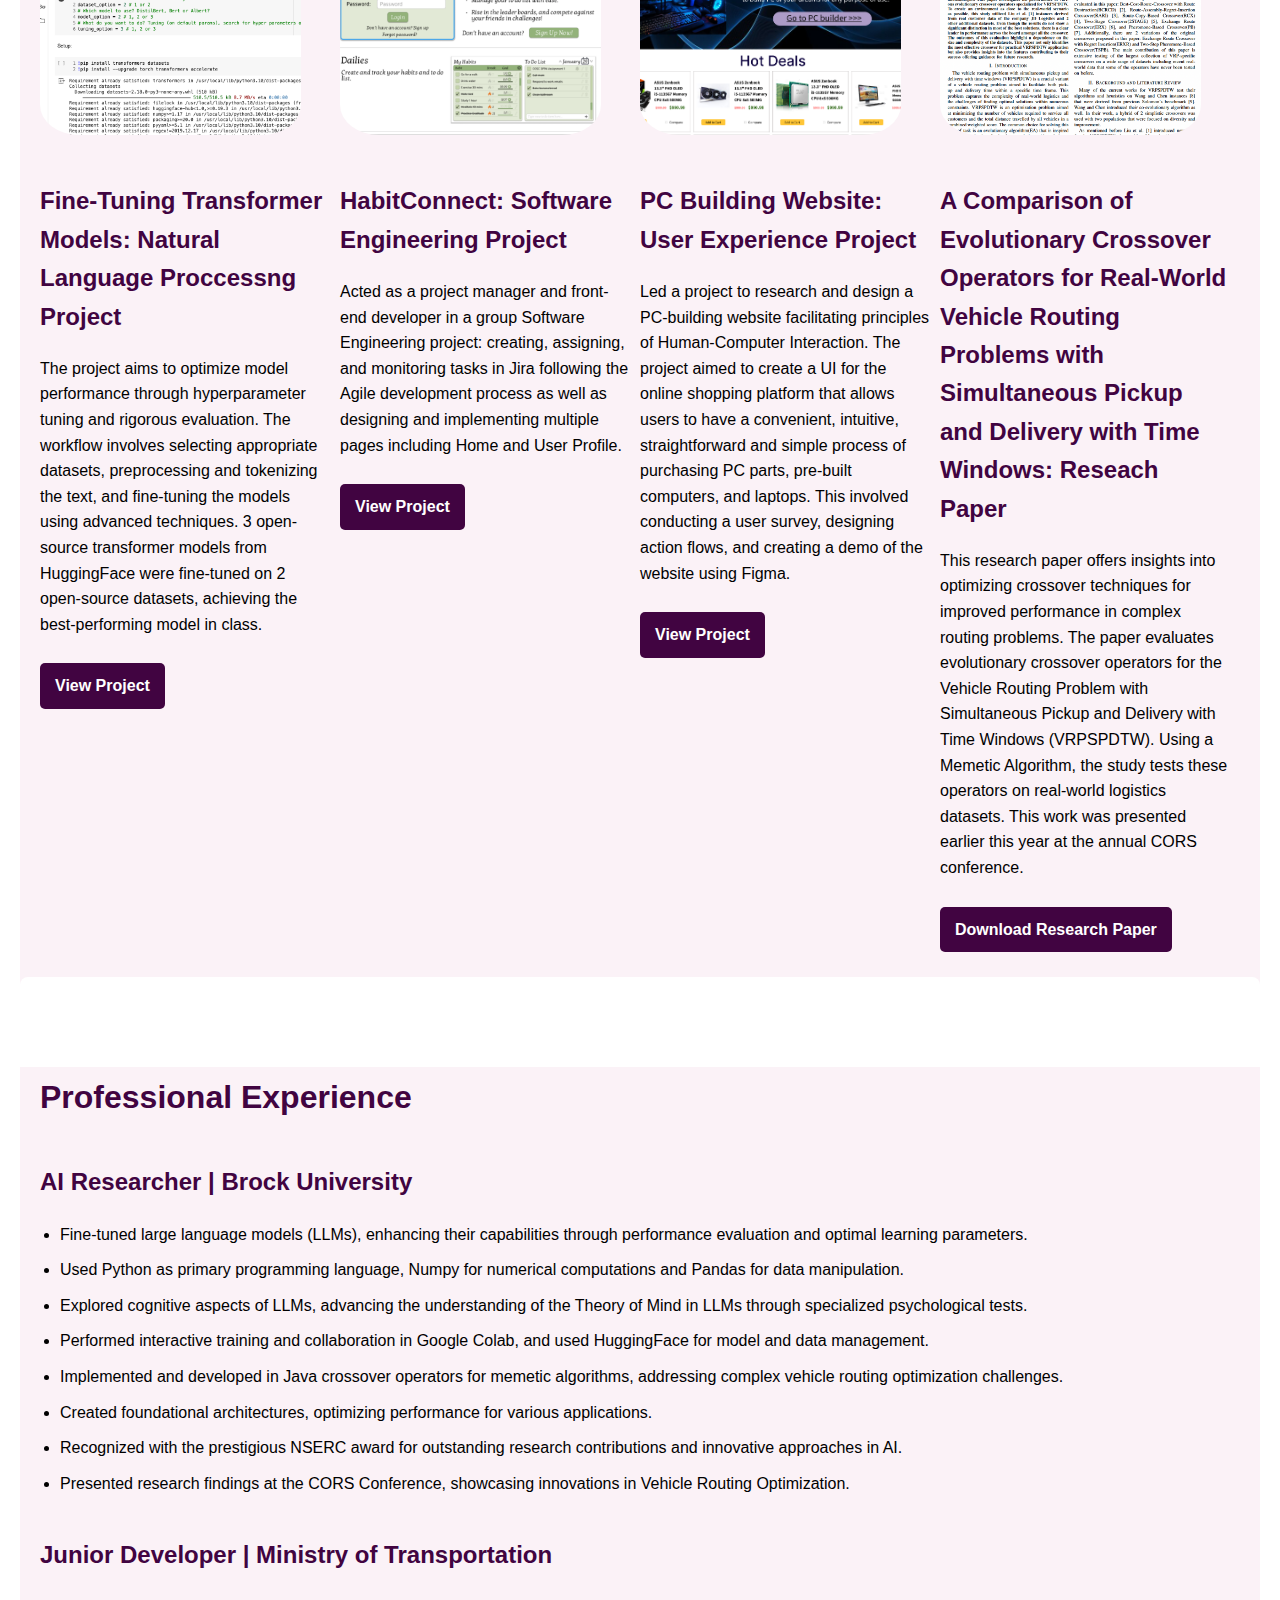
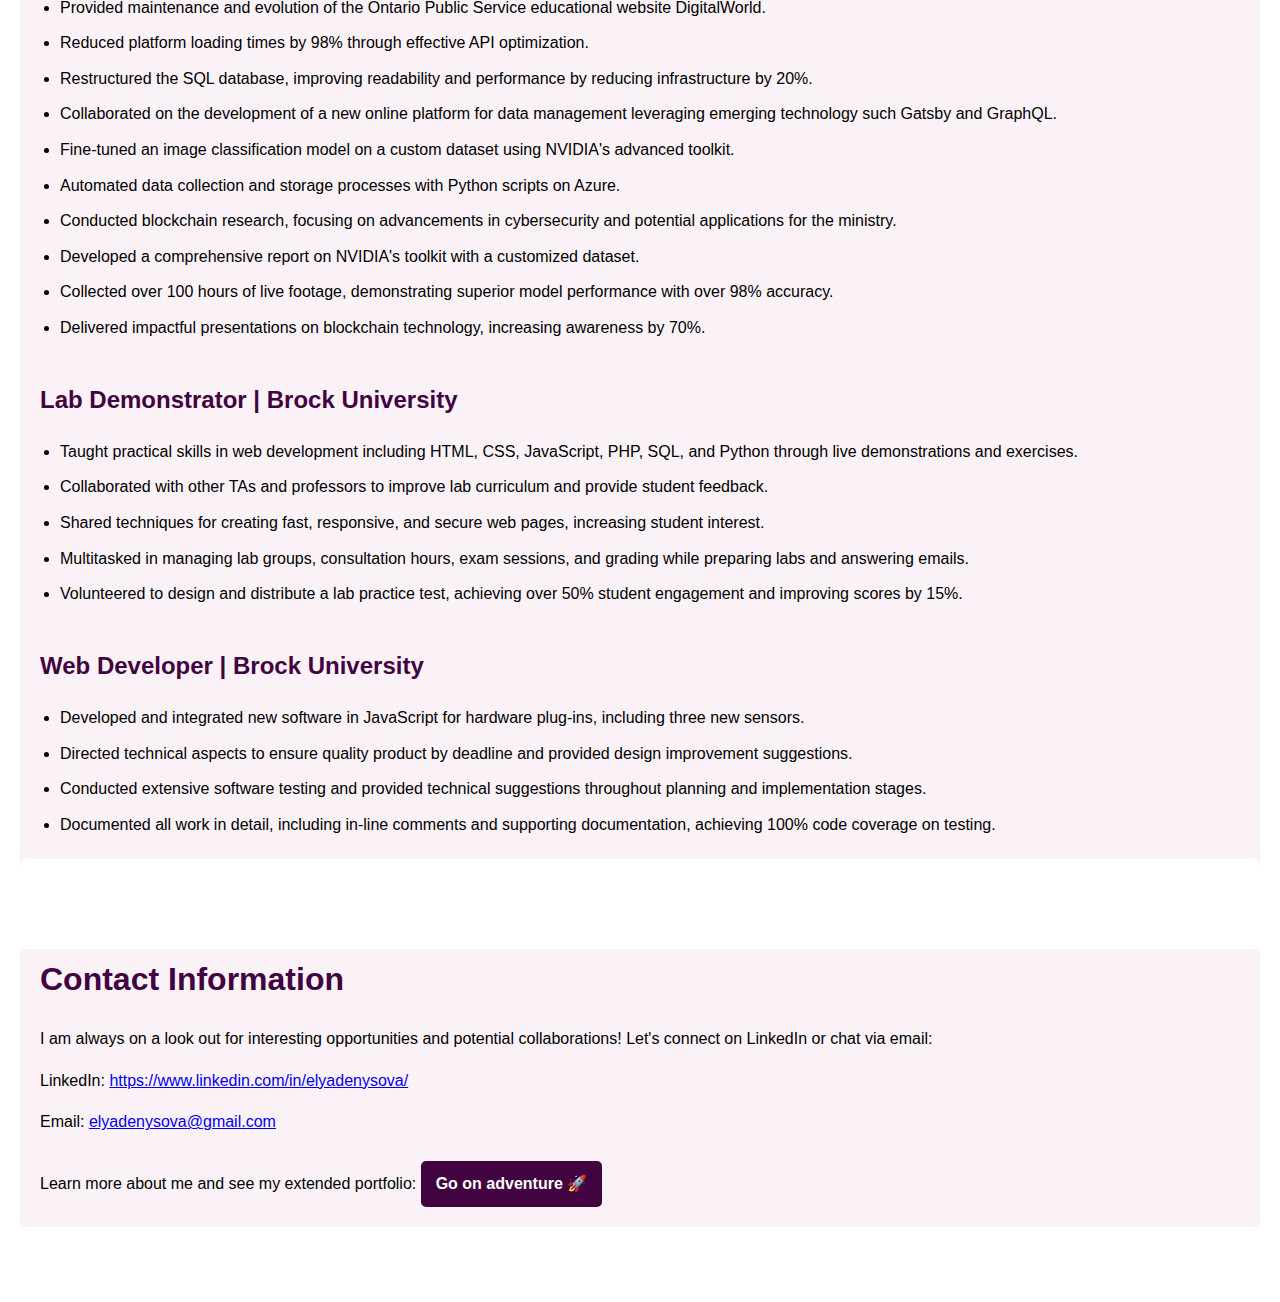
==== commit deabdd61: "update" ====
--- a/bio.html
+++ b/bio.html
@@ -179,7 +179,7 @@
                         Optimization.</li>
                 </ul>
 
-                <h2>Full-Stack Developer and Researcher | Ministry of Transportation</h2>
+                <h2>Junior Developer | Ministry of Transportation</h2>
                 <ul>
                     <li>Provided maintenance and evolution of the Ontario Public Service educational website DigitalWorld.</li>
                     <li>Reduced platform loading times by 98% through effective API optimization.</li>
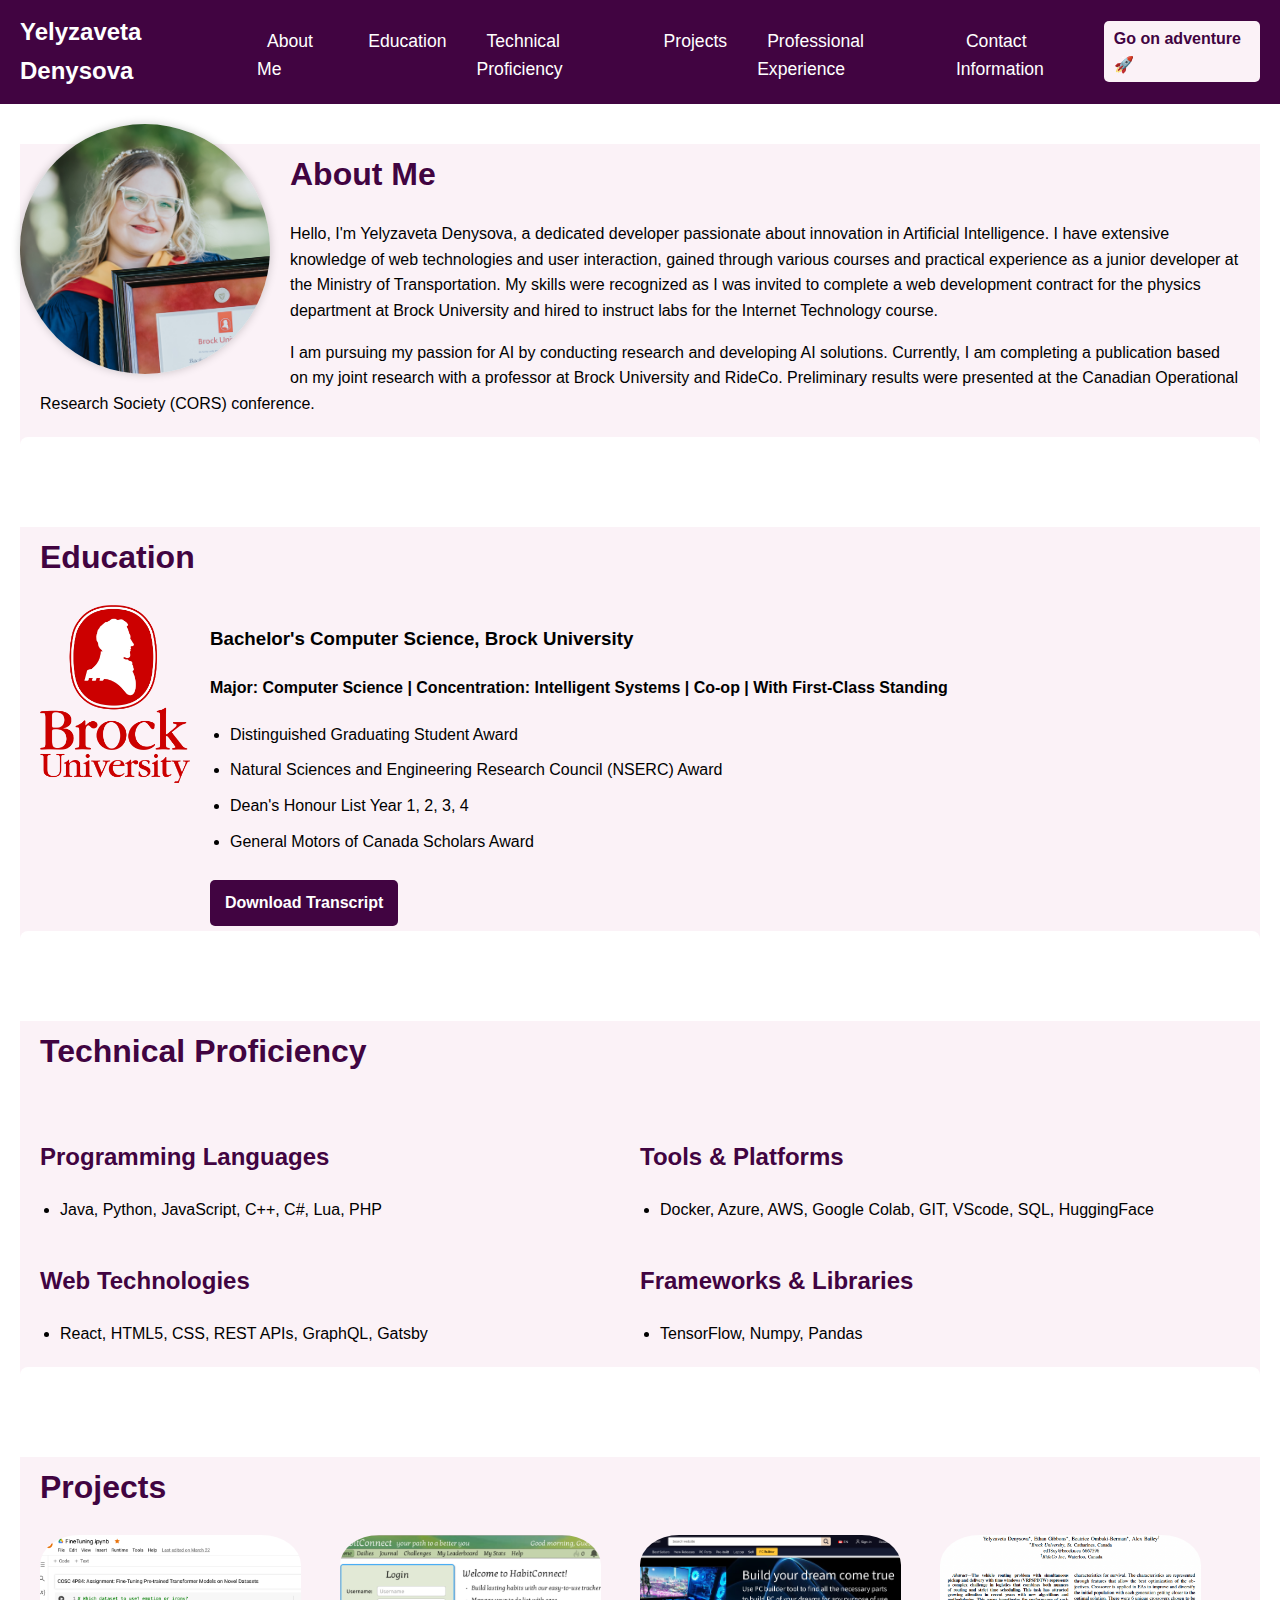
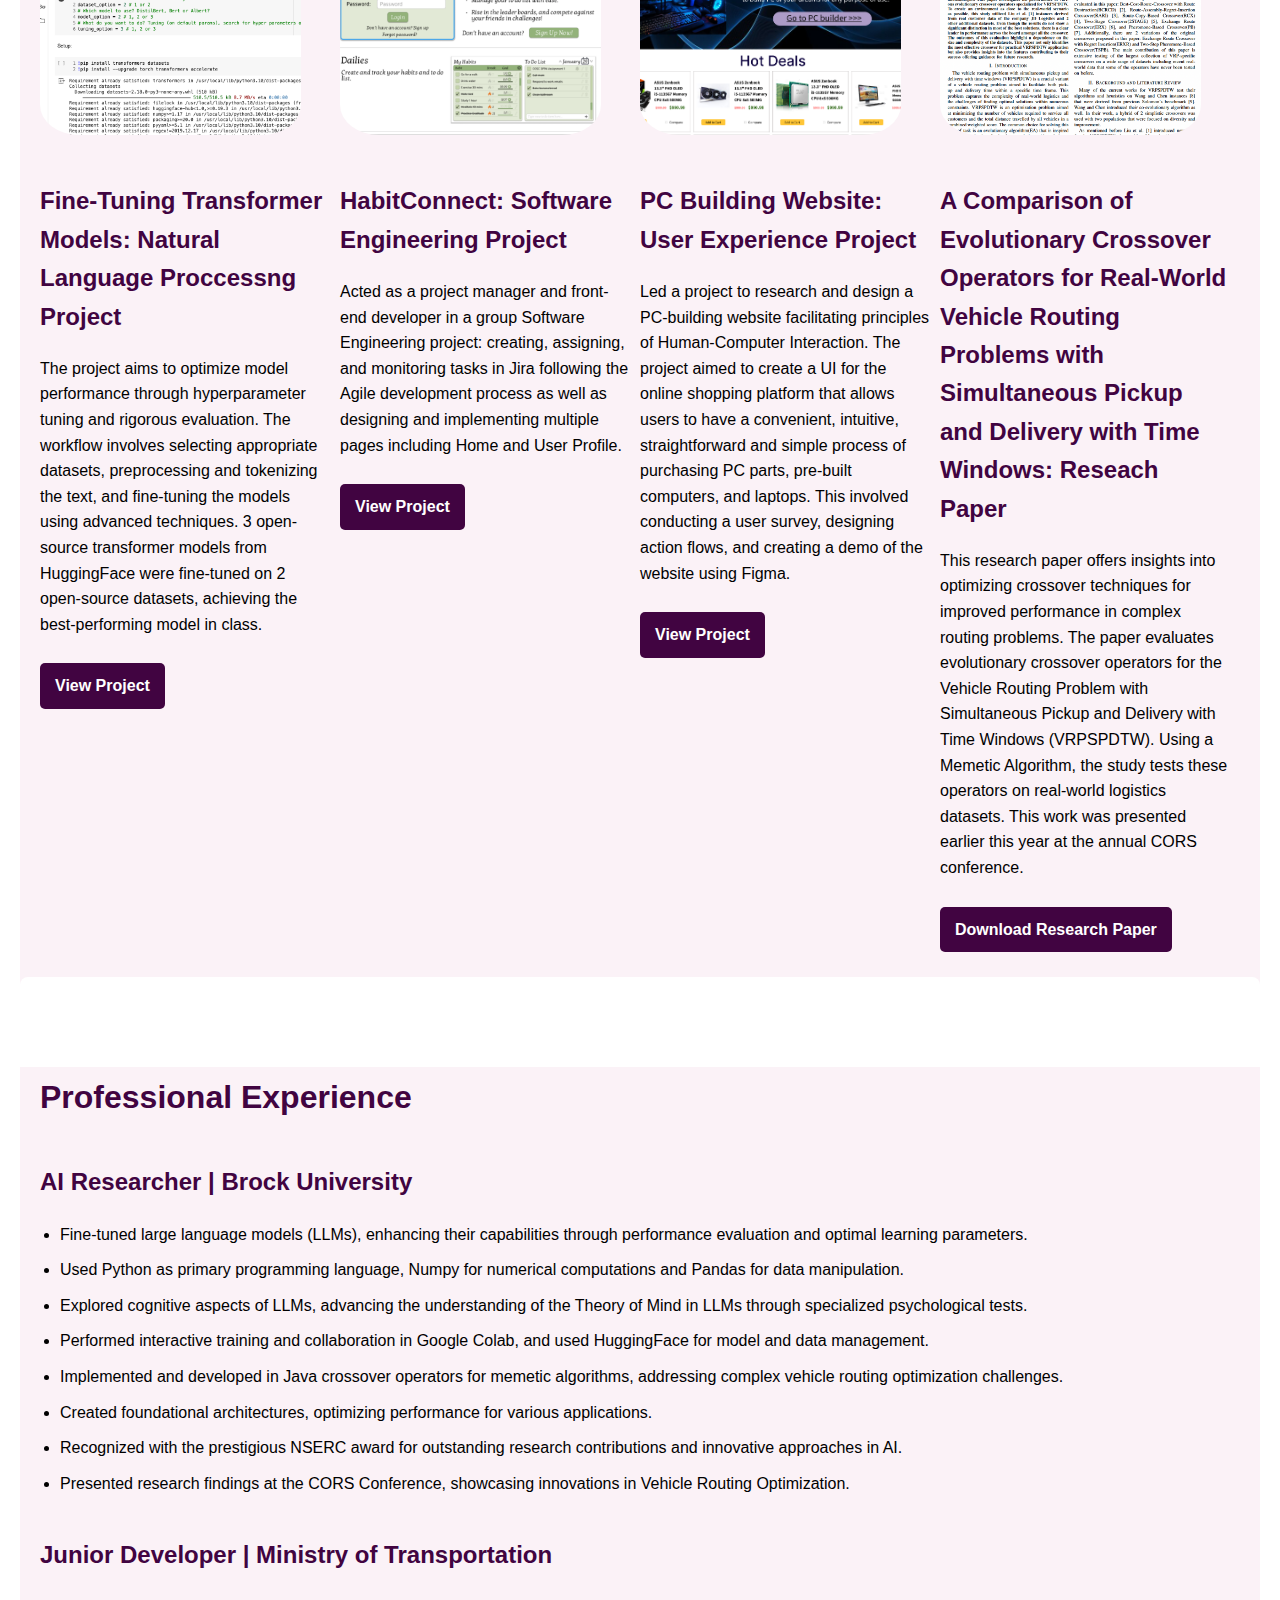
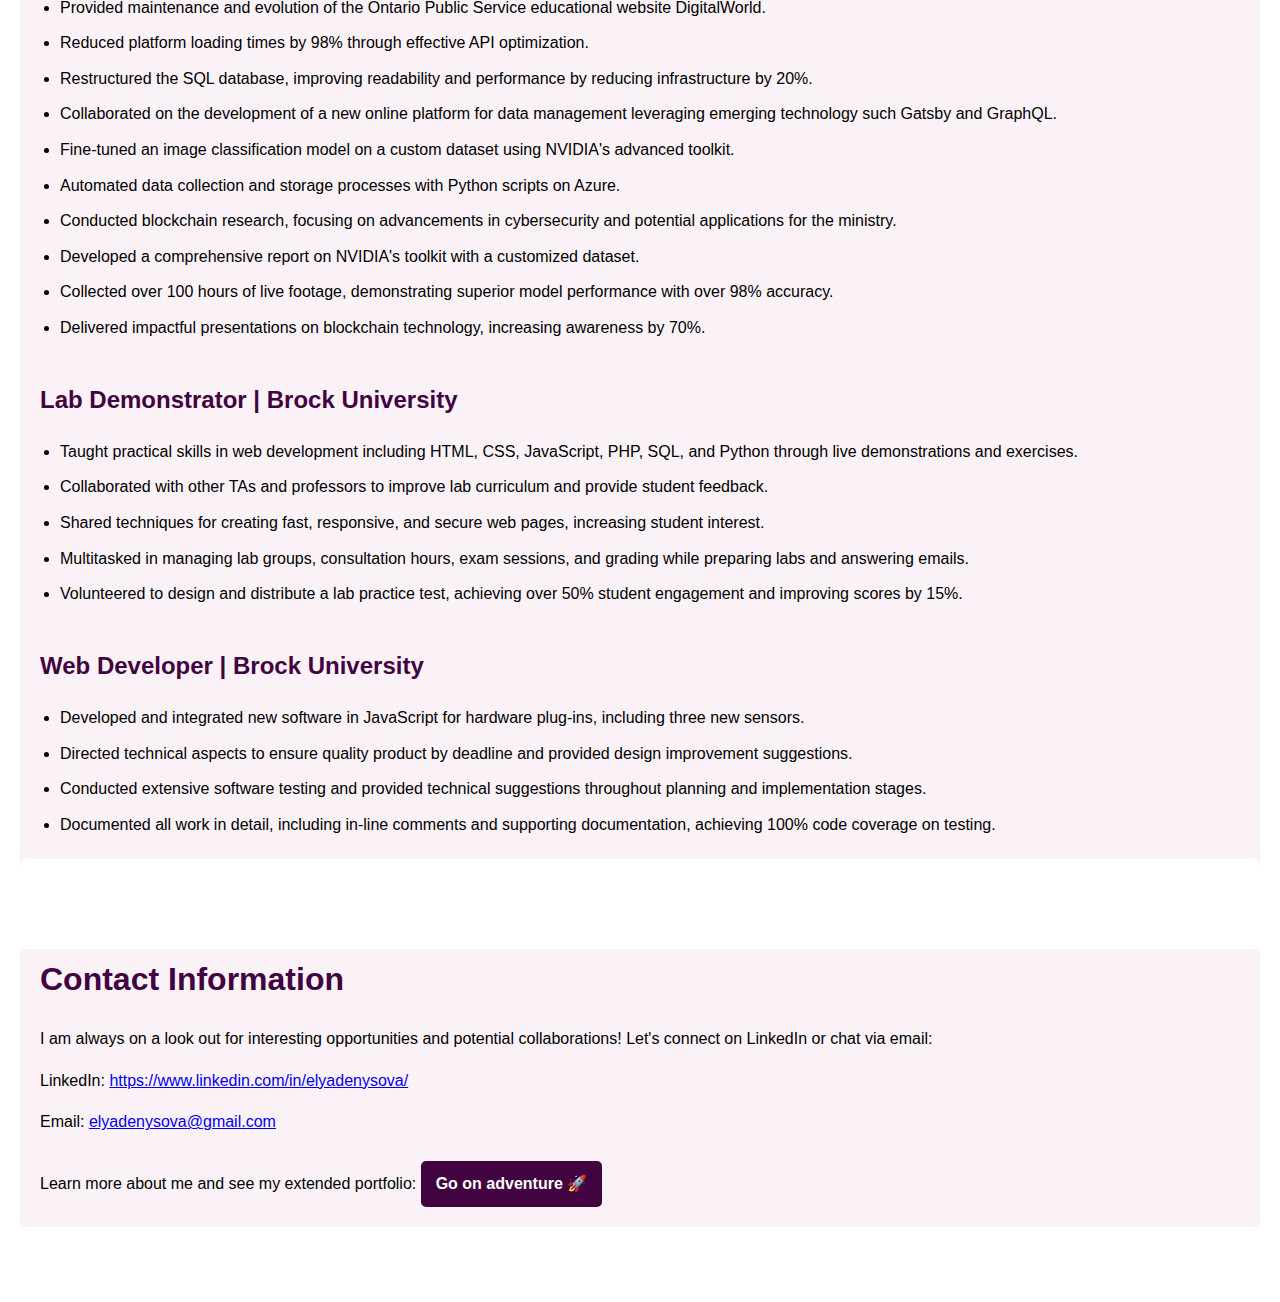
==== commit e56d5458: "new images" ====
--- a/bio.html
+++ b/bio.html
@@ -30,9 +30,9 @@
         <div class="section" id="about">
             <div class="subsection" id="about">
                 <h1>About Me</h1>
-                <p>Hello, I'm Yelyzaveta Denysova, a dedicated web developer passionate about innovation in Artificial
+                <p>Hello, I'm Yelyzaveta Denysova, a dedicated developer passionate about innovation in Artificial
                     Intelligence. I have extensive knowledge of web technologies and user interaction, gained through
-                    various courses and practical experience as a Full-Stack developer at the Ministry of
+                    various courses and practical experience as a junior developer at the Ministry of
                     Transportation. My
                     skills were recognized as I was invited to complete a web development contract for the physics
                     department at Brock University and hired to instruct labs for the Internet Technology course.</p>
